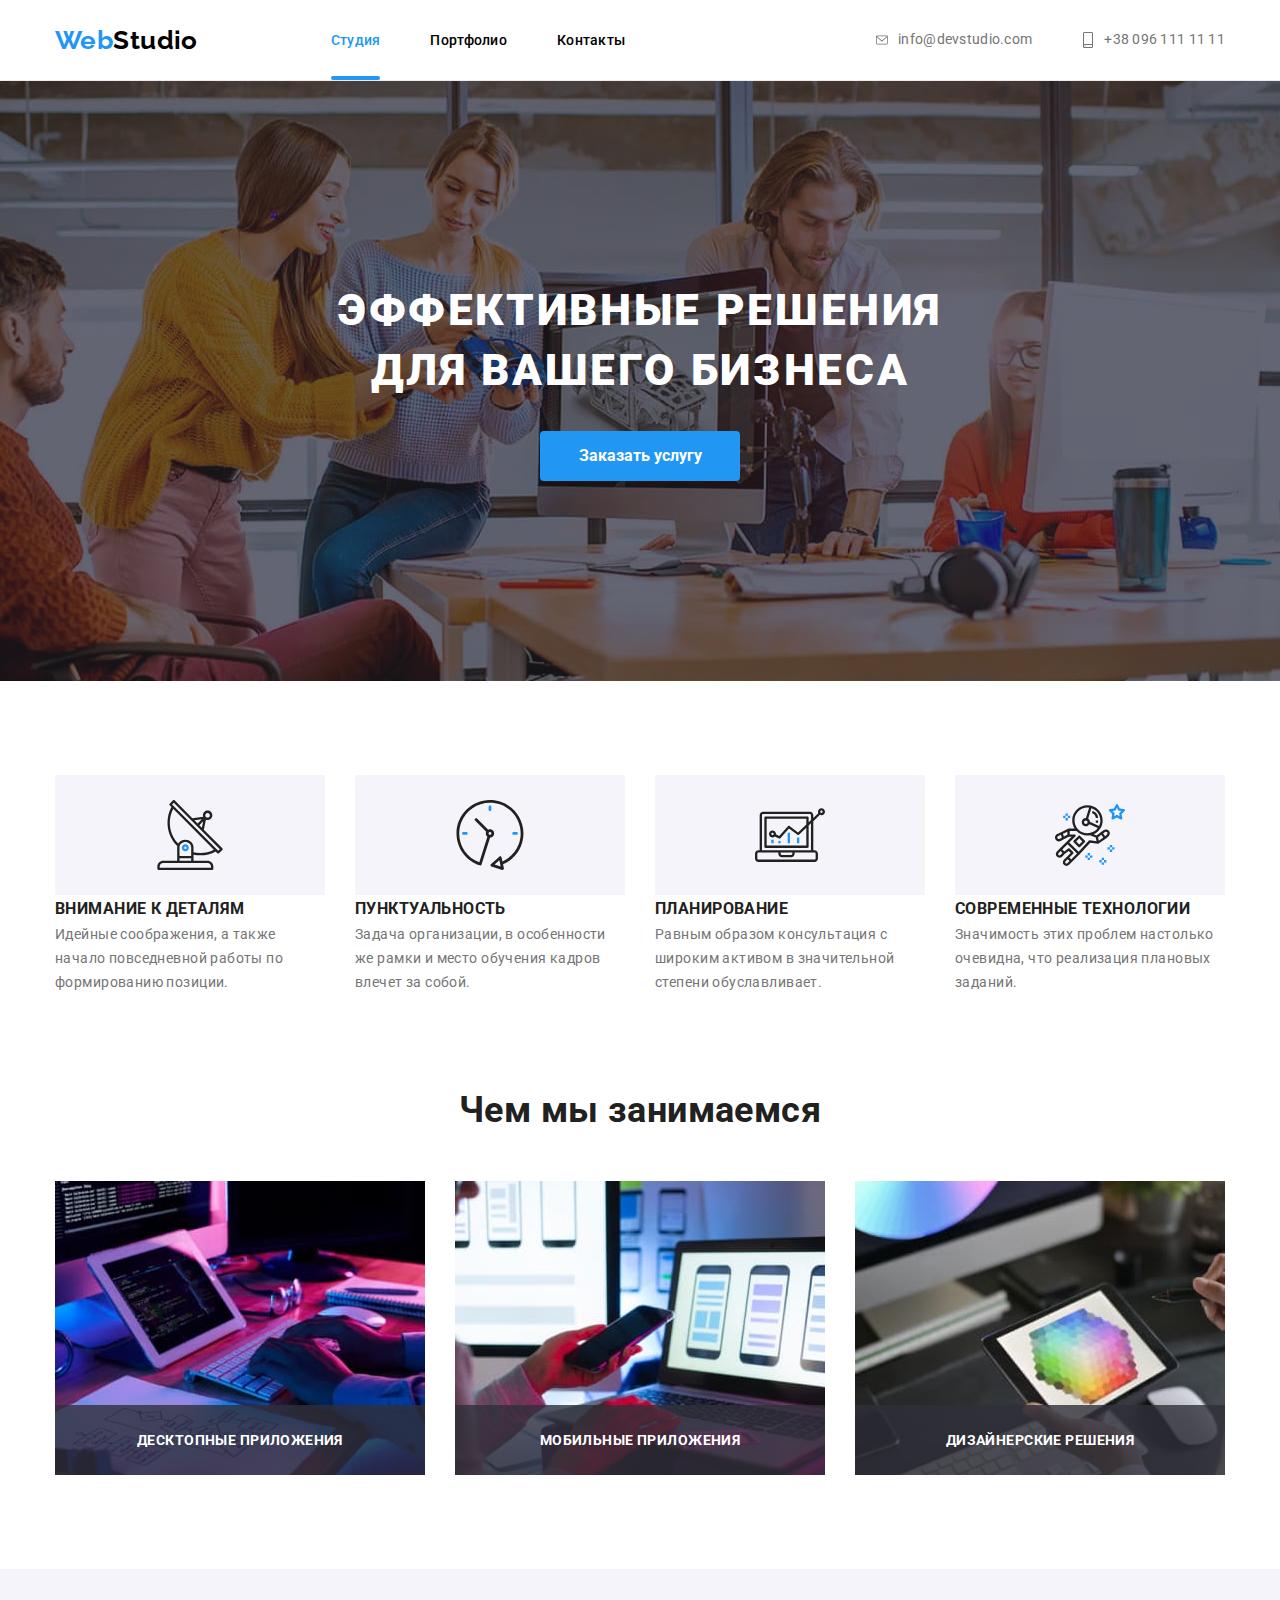
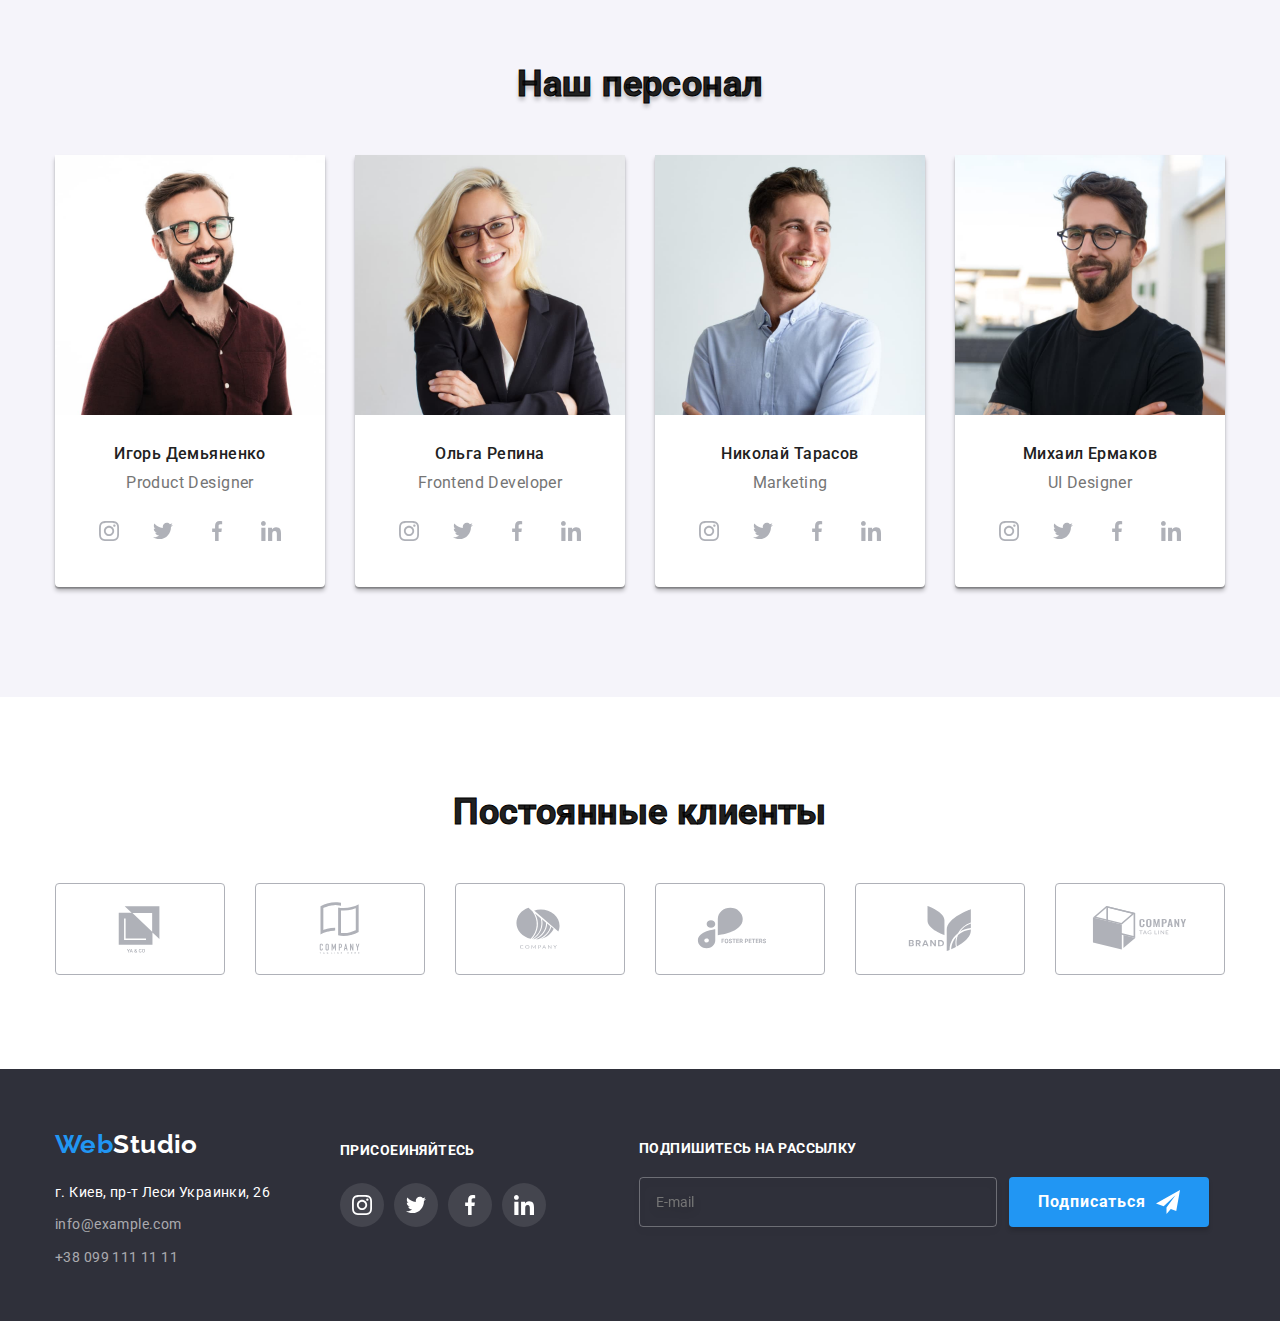
==== index.html @ 571db614 "создал репозиторий" ====
<!DOCTYPE html>
<html lang="ru">
<head>
    <meta charset="UTF-8">
    <meta http-equiv="X-UA-Compatible" content="IE=edge">
    <meta name="viewport" content="width=device-width, initial-scale=1.0">
    <title>WebStudio</title>
    <link rel="preconnect" href="https://fonts.googleapis.com">
    <link rel="preconnect" href="https://fonts.gstatic.com" crossorigin>
    <link href="https://fonts.googleapis.com/css2?family=Raleway:wght@700&family=Roboto:wght@400;500;700;900&display=swap"
        rel="stylesheet">
    <link rel="stylesheet" href="https://cdnjs.cloudflare.com/ajax/libs/modern-normalize/1.1.0/modern-normalize.min.css">
    <link rel="stylesheet" href="./css/styles.css">
    
</head>
<body>
    <header class="header">
    <div class="container">
        <div class="container-header">
            <a href="./index.html" class="logo link">Web<Span class="logo-header">Studio</Span></a>
            <nav>
                <ul class="header-nav">
                    <li class="nav-item"><a href="./index.html" class="link carent">Студия</a></li>
                    <li class="nav-item"><a href="./portfolio.html" class="link">Портфолио</a></li>
                    <li class="nav-item"><a href="" class="link">Контакты</a></li>
                </ul>
            </nav>
            <ul class="link-nav">
                <li class="link-item">
                    <a href="mailto:info@devstudio.com" class="link"> <svg class="link-icon">
                        <use href="./images/icon/icon-defs.svg#icon-envelope"></use>
                    </svg>info@devstudio.com</a></li>
                <li class="link-item">
                    
                    <a href="tel:+380961111111" class="link">
                        <svg class="link-icon">
                            <use href="./images/icon/icon-defs.svg#icon-smartphone"></use>
                        </svg>+38 096 111 11 11</a></li>
            </ul>
        </div>
    </div>
    </header>
    <main>
        <section class="hero">
            <div class="container">
                <div class="hero-box">
                    <h1 class="hero-title">
                        Эффективные решения<br>
                        для вашего бизнеса
                    </h1>
                    <button type="button" class="button btn" data-modal-open>Заказать услугу</button>
                </div>
            </div>
        </section>
        
        <section class="section">
            <h2 hidden class="section-title">Особенности</h2>
            <div class="container">
                <ul class="feature">
                    <li class="feature-list antena" >
                        <div class="feature-icon">
                            <svg class="feature-logo">
                                <use href="./images/icon/icon-defs.svg#icon-antenna"></use>
                            </svg>
                        </div>
                        <h3 class="feature-title"> Внимание к деталям</h3>
                        <p>
                            Идейные соображения, а также начало повседневной работы по формированию позиции.
                        </p>
                    </li>
                    <li class="feature-list clock">
                        <div class="feature-icon">
                            <svg class="feature-logo">
                                <use href="./images/icon/icon-defs.svg#icon-clock"></use>
                            </svg>
                        </div>
                        <h3 class="feature-title">Пунктуальность</h3>
                        <p>
                            Задача организации, в особенности же рамки и место обучения кадров влечет за собой.
                        </p>
                    </li>
                    <li class="feature-list diagram">
                        <div class="feature-icon">
                            <svg class="feature-logo">
                                <use href="./images/icon/icon-defs.svg#icon-diagram"></use>
                            </svg>
                        </div>
                        <h3 class="feature-title">Планирование</h3>
                        <p>
                            Равным образом консультация с широким активом в значительной степени обуславливает.
                        </p>
                    </li>
                    <li class="feature-list astronaut">
                        <div class="feature-icon">
                            <svg class="feature-logo">
                                <use href="./images/icon/icon-defs.svg#icon-astronaut"></use>
                            </svg>
                        </div>
                        <h3 class="feature-title">Современные технологии</h3>
                        <p>
                            Значимость этих проблем настолько очевидна, что реализация плановых заданий.
                        </p>
                    </li>
                </ul>
            </div>
        </section>
        <section class="section">
            <div class="container">
                <div class="work">
                    <h2 class="section-title">Чем мы занимаемся</h2>
                    <ul class="our-work">
                        <li class="title-work">
                            <div class="work-top">
                                <img src="./images/keyboard.jpg" alt="клавиатура" width="370">
                                <p class="work-top-text">Десктопные приложения</p>
                            </div>
                        </li>
                        <li class="title-work">
                            <div class="work-top">
                            <img src="./images/phone.jpg" alt="клавиатура" width="370">
                            <p class="work-top-text">Мобильные приложения</p>
                        </div>
                    </li>
                        <li class="title-work">
                            <div class="work-top">
                            <img src="./images/tablet.jpg" alt="клавиатура" width="370">
                            <p class="work-top-text">Дизайнерские решения</p>
                        </div>
                    </li>

                    </ul>
                </div>
            </div>
        </section>
        <section class="section team">
            <div class="container">
                <div class="team-box">
                    <h2 class="section-title title">Наш персонал</h2>
                    <ul class="our-team">
                        <li class="team-card"><img src="./images/igor-demyanenko.jpg" alt="Игорь Демьяненко" width="270">
                            <h3 class="title">Игорь Демьяненко</h3>
                            <p class="profession">Product Designer</p>
                            <ul class="social-list">
                                <li class="social-item">
                                    <a href="" class="social-link">
                                        <svg class="social-icon">
                                            <use href="./images/icon/icon-defs.svg#icon-instagram"></use>
                                        </svg>
                                    </a></li>
                                <li class="social-item">
                                    <a href="" class="social-link">
                                        <svg class="social-icon">
                                            <use href="./images/icon/icon-defs.svg#icon-twitter"></use>
                                        </svg>
                                    </a></li>
                                <li class="social-item">
                                    <a href="" class="social-link">
                                        <svg class="social-icon">
                                            <use href="./images/icon/icon-defs.svg#icon-facebook"></use>
                                        </svg>
                                    </a></li>
                                <li class="social-item">
                                    <a href="" class="social-link">
                                        <svg class="social-icon">
                                            <use href="./images/icon/icon-defs.svg#icon-linkedin"></use>
                                        </svg>
                                    </a></li>
                            </ul>
                        </li>
                        <li class="team-card"><img src="./images/olga-repina.jpg" alt="Ольга Репина" width="270" height="260">
                            <h3 class="title">Ольга Репина</h3>
                            <p class="profession">Frontend Developer</p>
                            <ul class="social-list">
                                <li class="social-item">
                                    <a href="" class="social-link">
                                        <svg class="social-icon">
                                            <use href="./images/icon/icon-defs.svg#icon-instagram"></use>
                                        </svg>
                                    </a>
                                </li>
                                <li class="social-item">
                                    <a href="" class="social-link">
                                        <svg class="social-icon">
                                            <use href="./images/icon/icon-defs.svg#icon-twitter"></use>
                                        </svg>
                                    </a>
                                </li>
                                <li class="social-item">
                                    <a href="" class="social-link">
                                        <svg class="social-icon">
                                            <use href="./images/icon/icon-defs.svg#icon-facebook"></use>
                                        </svg>
                                    </a>
                                </li>
                                <li class="social-item">
                                    <a href="" class="social-link">
                                        <svg class="social-icon">
                                            <use href="./images/icon/icon-defs.svg#icon-linkedin"></use>
                                        </svg>
                                    </a>
                                </li>
                            </ul>
                        </li>
                        <li class="team-card"><img src="./images/nikolaj-tarasov.jpg" alt="Николай Тарасов" width="270" height="260">
                            <h3 class="title">Николай Тарасов</h3>
                            <p class="profession">Marketing</p>
                            <ul class="social-list">
                                <li class="social-item">
                                    <a href="" class="social-link">
                                        <svg class="social-icon">
                                            <use href="./images/icon/icon-defs.svg#icon-instagram"></use>
                                        </svg>
                                    </a>
                                </li>
                                <li class="social-item">
                                    <a href="" class="social-link">
                                        <svg class="social-icon">
                                            <use href="./images/icon/icon-defs.svg#icon-twitter"></use>
                                        </svg>
                                    </a>
                                </li>
                                <li class="social-item">
                                    <a href="" class="social-link">
                                        <svg class="social-icon">
                                            <use href="./images/icon/icon-defs.svg#icon-facebook"></use>
                                        </svg>
                                    </a>
                                </li>
                                <li class="social-item">
                                    <a href="" class="social-link">
                                        <svg class="social-icon">
                                            <use href="./images/icon/icon-defs.svg#icon-linkedin"></use>
                                        </svg>
                                    </a>
                                </li>
                            </ul>
                        </li>
                        <li class="team-card"><img src="./images/mihail-ermakov.jpg" alt="Михаил Ермаков" width="270"
                                    height="260">
                            <h3 class="title">Михаил Ермаков</h3>
                            <p class="profession">UI Designer</p>
                            <ul class="social-list">
                                <li class="social-item">
                                    <a href="" class="social-link">
                                        <svg class="social-icon">
                                            <use href="./images/icon/icon-defs.svg#icon-instagram"></use>
                                        </svg>
                                    </a>
                                </li>
                                <li class="social-item">
                                    <a href="" class="social-link">
                                        <svg class="social-icon">
                                            <use href="./images/icon/icon-defs.svg#icon-twitter"></use>
                                        </svg>
                                    </a>
                                </li>
                                <li class="social-item">
                                    <a href="" class="social-link">
                                        <svg class="social-icon">
                                            <use href="./images/icon/icon-defs.svg#icon-facebook"></use>
                                        </svg>
                                    </a>
                                </li>
                                <li class="social-item">
                                    <a href="" class="social-link">
                                        <svg class="social-icon">
                                            <use href="./images/icon/icon-defs.svg#icon-linkedin"></use>
                                        </svg>
                                    </a>
                                </li>
                            </ul>
                        </li>
                    </ul>
                </div>
            </div>
        </section>
        <section>
            <div class="container">
                <div class="clients">
                    <h2 class="section-title title">Постоянные клиенты</h2>
                    <ul class="clients-list">
                        <li class="clients-item"><a href="" class="clients-link">
                            <svg class="clients-icon">
                                <use href="./images/icon/icon-defs.svg#icon-compani-1"></use>
                            </svg>
                        </a></li>
                        <li class="clients-item"><a href="" class="clients-link">
                            <svg class="clients-icon">
                                <use href="./images/icon/icon-defs.svg#icon-compani-2"></use>
                            </svg>
                        </a></li>
                        <li class="clients-item"><a href="" class="clients-link">
                            <svg class="clients-icon">
                                <use href="./images/icon/icon-defs.svg#icon-compani-3"></use>
                            </svg>
                        </a></li>
                        <li class="clients-item"><a href="" class="clients-link">
                            <svg class="clients-icon">
                                <use href="./images/icon/icon-defs.svg#icon-compani-4"></use>
                            </svg>
                        </a></li>
                        <li class="clients-item"><a href="" class="clients-link">
                            <svg class="clients-icon">
                                <use href="./images/icon/icon-defs.svg#icon-compani-5"></use>
                            </svg>
                        </a></li>
                        <li class="clients-item"><a href="" class="clients-link">
                            <svg class="clients-icon">
                                <use href="./images/icon/icon-defs.svg#icon-compani-6"></use>
                            </svg>
                        </a></li>
                    </ul>
                </div>
                
            </div>
        </section>
    </main>
    <footer class="footer">
        <div class="container">
            <div class="footer-blok">
                <div class="addres-blok">
                    <address class="footer-addres">
                        <ul class="addres-list">
                            <li class="social"> <a href="./index.html" class="logo">Web<Span class="logo-footer">Studio</Span></a></li>
                            <li class="social"> г. Киев, пр-т Леси Украинки, 26 </li>
                            <li class="social"><a href="mailto:info@example.com" class="link">info@example.com</a></li>
                            <li class="social"><a href="tel:+380991111111" class="link">+38 099 111 11 11</a></li>
                        </ul>
                    </address>
                </div>
                <div class="link-blok">
                    <h2 class="addres-title">ПРИСОЕИНЯЙТЕСЬ</h2>
                    <ul class="footer-list">
                        <li class="footer-item">
                            <a href="" class="footer-link">
                            <svg class="footer-icon ">
                                <use href="./images/icon/icon-defs.svg#icon-instagram"></use>
                            </svg>
                            </a></li>
                        <li class="footer-item">
                            <a href="" class="footer-link">
                            <svg class="footer-icon">
                                <use href="./images/icon/icon-defs.svg#icon-twitter"></use>
                            </svg>
                            </a></li>
                        <li class="footer-item">
                            <a href="" class="footer-link">
                            <svg class="footer-icon">
                                <use href="./images/icon/icon-defs.svg#icon-facebook"></use>
                            </svg>
                            </a></li>
                        <li class="footer-item">
                            <a href="" class="footer-link">
                            <svg class="footer-icon">
                                <use href="./images/icon/icon-defs.svg#icon-linkedin"></use>
                            </svg>
                            </a></li>
                    </ul>
                </div>
                <div class="subscribe-box">
                    <p class="subscribe-title">Подпишитесь на рассылку</p>
                    <form action="#" class="subscribe-form">
                        <input type="email" name="subsribe" placeholder="E-mail" class="subscibe-input">
                        <button type="submit" class="subscribe-btn">Подписаться
                            <svg class="subscribe-icon">
                                <use href="./images/icon/icon-defs.svg#icon-send"></use>
                            </svg>
                        </button>
                    </form>
                </div>

            </div>
        </div>
    </footer>
<div class="backdrop is-hidden" data-modal>
    <div class="modal">
        <p class="feedback-title">Оставьте свои данные, мы вам перезвоним</p>
        <form action="#" class="feedback-form">
            <div class="feedback-field">
                <label for="user-name" class="feedback-label">Имя</label>
                <input type="text" name="user-name" id="user-name" class="user-input" required>
                <svg class="input-icon">
                    <use href="./images/icon/icon-defs.svg#icon-person"></use>
                </svg>
            </div>
            <div class="feedback-field">
                <label for="user-tel" class="feedback-label">Телефон</label>
                <input type="tell" name="user-tel" id="user-tel" class="user-input" required>
                <svg class="input-icon">
                    <use href="./images/icon/icon-defs.svg#icon-phone"></use>
                </svg>
            </div>
            <div class="feedback-field">
                <label for="user-email" class="feedback-label">Почта</label>
                <input type="email" name="user-email" id="user-email" class="user-input" required>
                <svg class="input-icon">
                    <use href="./images/icon/icon-defs.svg#icon-email"></use>
                </svg>
            </div>
            <div class="feedback-field">
                <label for="user-comment" class="feedback-label">Комментарий</label>
                <textarea name="user-comment" id="user-comment" class="user-input comment" placeholder="Введите текст"></textarea>
            </div>
            <input type="checkbox" id="feedback-checkbox" class="feedback-checkbox backdrop is-hidden" required >
            <label for="feedback-checkbox" class="check-text">
                <span class="check-check"></span>
                Соглашаюсь с рассылкой и принимаю<a href="" class="feedback-link">Условия договора</a></label>
            <button type="submit" class="button sabmit-btn">Отправить</button>
        </form>
        <button type="button" class="close-btn" data-modal-close>
            <svg class="close-icon">
                <use href="./images/icon/icon-defs.svg#icon-close"></use>
            </svg>
        </button>
    </div>
</div>
<script src="./js/modal.js"></script>
</body>
</html>
---- css/styles.css ----
:root {
  --primery-text-color: #757575;
  --secondary-text-color: #212121;
  --accent-color-text: #2196f3;
  --logo-text-color: #000000;
  --white-color: #ffffff;
  --background-footer-color: #2f303a;
  --hover-button: #188ce8;
  --secondary-backgraund-color: #f5f4fa;
  --icon-color: #afb1b8;
}

/* вторичный цвет фона #F5F4FA */
/* основной цвет фона #FFFFFF */
p,
h1,
h2,
h3,
h4 {
  padding: 0px;
  margin: 0px;
}
img {
  display: block;
}

.container {
  width: 1200px;
  margin-left: auto;
  margin-right: auto;
  padding-left: 15px;
  padding-right: 15px;
}
.link.carent {
  color: #2196f3;
}

.link {
  color: var(--logo-text-color);
  text-decoration: none;
  transition: color 250ms cubic-bezier(0.4, 0, 0.2, 1);
}

.site-nav .link.carent {
  color: var(--accent-color-text);
}

body {
  font-family: "Roboto", sans-serif;
  font-weight: 400;
  font-size: 14px;
  line-height: 1.71;
  letter-spacing: 0.03em;
  background-color: #ffffff;
  color: var(--primery-text-color);
}

.logo {
  font-family: "Raleway", sans-serif;
  font-weight: 700;
  font-size: 26px;
  line-height: 1.17;
  color: var(--accent-color-text);
  text-decoration: none;
}
.logo-header {
  color: var(--logo-text-color);
}
.logo-footer {
  color: var(--white-color);
}
/* -------------header------------- */
.header {
  border-bottom: 1px solid #ececec;
}

.container-header {
  display: flex;
  align-items: center;
}
/* header-nav */

.header-nav {
  display: flex;
  min-width: 294px;
  margin-left: 93px;
  margin-top: 32px;
  margin-bottom: 32px;
  justify-content: space-between;
  font-weight: 500;
  line-height: 1.17;
  list-style: none;
  letter-spacing: 0.02em;
}

.header-nav.link {
  color: var(--logo-text-color);
}

.header-nav .link:hover,
.header-nav .link:focus {
  color: var(--accent-color-text);
}
.nav-item:not(:first-child) {
  margin-left: 50px;
}
.nav-item {
  position: relative;
}
/* ----------------link-nav---------------*/

.link-nav {
  display: flex;
  margin-right: 0px;
  margin-left: auto;
  list-style: none;
  letter-spacing: 0.02em;
}
.link-item:last-child {
  margin-left: 50px;
}

.link-item .link {
  display: flex;
  align-items: center;
  color: var(--primery-text-color);
}

.link:hover,
.link:focus {
  color: var(--accent-color-text);
}

.link-item {
  display: flex;
  align-items: center;
}

.link-icon {
  margin-right: 10px;
  width: 12px;
  height: 16px;
  fill: currentcolor;
}

.carent {
  color: var(--accent-color-text);
}
.carent::after {
  content: "";
  position: absolute;
  width: 100%;
  height: 4px;
  border-radius: 2px;
  background-color: var(--accent-color-text);
  display: block;
  bottom: -32px;
}

/* -------------hero ------------------------*/
.hero {
  background: #c4c4c4;
  background-repeat: no-repeat;
  background-image: linear-gradient(
      rgba(47, 48, 58, 0.4),
      rgba(47, 48, 58, 0.4)
    ),
    url(../images/hero-backgraund.jpg);
  background-position: center;
  background-size: cover;
  max-width: 1600px;
  margin-left: auto;
  margin-right: auto;
}
.hero-box {
  display: flex;
  flex-direction: column;
  align-items: center;
}

.hero-title {
  margin-bottom: 0px;
  margin-top: 200px;
  padding: 0px;
  font-size: 44px;
  font-weight: 900;
  line-height: 1.36;
  letter-spacing: 0.06em;
  color: var(--white-color);
  text-transform: uppercase;
  text-align: center;
}
.button {
  border-radius: 4px;
  border: transparent;
  align-content: center;
  min-height: 50px;
  width: 200px;
  margin-bottom: 200px;
  margin-top: 30px;
  padding: 0px;
  font-family: "roboto", sans-serif;
  font-size: 16px;
  font-weight: 700;
  line-height: 1.87;
  color: var(--white-color);
  background-color: var(--accent-color-text);
  transition: background-color 250ms cubic-bezier(0.4, 0, 0.2, 1);
}
.button:hover,
.button:focus {
  color: var(--white-color);
  background-color: var(--hover-button);
}

/* -------------section ---------------*/

.section-title {
  color: var(--secondary-text-color);
  font-style: normal;
  font-weight: 700;
  font-size: 36px;
  line-height: 1.17;
  text-align: center;
}
.section .title {
  color: var(--secondary-text-color);
}

/*------------------- Особенности ---------------*/

.feature {
  display: flex;
  padding: 0px;
  margin-top: 94px;
  margin-bottom: 0px;
  list-style: none;
}

.feature-icon {
  display: flex;
  align-items: center;
  justify-content: center;
  width: 270px;
  height: 120px;
  background-color: var(--secondary-backgraund-color);
}
.feature-logo {
  width: 70px;
  height: 70px;
}
.feature-list {
  margin-top: 0px;
  width: 270px;
  text-align: left;
}
.feature-list:not(:first-child) {
  margin-left: 30px;
}

.feature-title {
  color: var(--secondary-text-color);
  text-transform: uppercase;
}

/* ------------Чем мы занимаемся -----------*/

.work {
  margin-top: 94px;
}

.our-work {
  display: flex;
  flex-wrap: wrap;
  padding-left: 0;
  padding-right: 0px;
  margin-bottom: 0px;
  margin-top: 50px;
  list-style: none;
}
.title-work:not(:first-child) {
  margin-left: 30px;
}
.work-top {
  position: relative;
}

.work-top-text {
  text-align: center;
  padding: 27px;
  position: absolute;
  bottom: 0;
  text-transform: uppercase;
  color: var(--white-color);
  font-weight: 700;
  line-height: 1.17;
  display: block;
  background-color: rgba(47, 48, 58, 0.8);
  height: 70px;
  width: 100%;
}

/* ------------Наш персонал -----------------*/
.section-title.title {
  -webkit-text-stroke: 1px var(--logo-text-color);
}
.section.team {
  background-color: var(--secondary-backgraund-color);
}
.team-box {
  padding-bottom: 94px;
  margin-top: 94px;
  padding-top: 94px;
}
.team-box > .title {
  text-shadow: 0px 4px 4px rgba(0, 0, 0, 0.25);
}
.our-team {
  display: flex;
  margin-top: 50px;
  margin-left: 0px;
  margin-right: 0px;
  padding-left: 0px;
  padding-right: 0px;
  font-size: 16px;
  line-height: 1.17;
  list-style: none;
}
.team-card {
  text-align: center;
  background-color: var(--white-color);
  box-shadow: 0px 4px 4px rgba(0, 0, 0, 0.25), 0px 1px 1px rgba(0, 0, 0, 0.14),
    0px 2px 1px rgba(0, 0, 0, 0.2);
  border-radius: 0px 0px 4px 4px;
}
.team-card:not(:first-child) {
  margin-left: 30px;
}
.our-team .title {
  margin-top: 30px;
  font-style: normal;
  font-weight: 500;
  font-size: 16px;
  list-style: none;
}
.our-team .profession {
  margin-top: 10px;
  margin-bottom: 16px;
}
.social-list {
  margin-bottom: 34px;
  margin-top: 0px;
  padding: 0px;
  display: flex;
  justify-content: center;
}
.social-item {
  width: 44px;
  height: 44px;
  list-style: none;
}
.social-item + .social-item {
  margin-left: 10px;
}
.social-link {
  width: 100%;
  height: 100%;
  border-radius: 50%;
  display: flex;
  align-items: center;
  justify-content: center;
  transition: background-color 250ms cubic-bezier(0.4, 0, 0.2, 1);
}
.social-link:hover,
.social-link:focus {
  background-color: var(--accent-color-text);
}
.social-link:hover .social-icon,
.social-link:focus .social-icon {
  fill: var(--white-color);
}
.social-icon {
  width: 20px;
  height: 20px;
  fill: var(--icon-color);
  transition: fill 250ms cubic-bezier(0.4, 0, 0.2, 1);
}
/* ------------------киенты-------------- */
.clients {
  margin-top: 94px;
}
.clients-list {
  padding: 0px;
  margin: 0px;
  display: flex;
}
.clients-link {
  width: 106px;
  height: 60px;
}
.clients-item {
  margin-top: 50px;
  width: 170px;
  height: 92px;
  list-style: none;
  border: 1px solid var(--icon-color);
  border-radius: 4px;
  display: flex;
  align-items: center;
  justify-content: center;
  transition: 250ms cubic-bezier(0.4, 0, 0.2, 1);
}

.clients-item + .clients-item {
  margin-left: 30px;
}

.clients-icon {
  width: 100%;
  height: 100%;
  fill: var(--icon-color);
  transition: fill 250ms cubic-bezier(0.4, 0, 0.2, 1);
}

.clients-item:hover,
.clients-item:focus {
  border: 1px solid var(--accent-color-text);
}
.clients-item:hover .clients-icon,
.clients-item:focus .clients-icon {
  fill: var(--accent-color-text);
}

/* ------------ Portfolio----------------- */
.button-select {
  display: flex;
  margin-top: 94px;
  margin-bottom: 0px;
  justify-content: center;
  list-style: none;
}
.btn-select {
  padding-bottom: 6px;
  padding-top: 6px;
  padding-right: 22px;
  padding-left: 22px;
  border-radius: 4px;
  border: transparent;

  font-family: "Roboto", sans-serif;
  font-weight: 500;
  font-size: 16px;
  line-height: 1.62;
  text-align: center;
  letter-spacing: 0.03em;
  color: var(--secondary-text-color);
  background-color: var(--secondary-backgraund-color);
  transition: background-color 250ms cubic-bezier(0.4, 0, 0.2, 1),
    color 250ms cubic-bezier(0.4, 0, 0.2, 1),
    box-shadow 250ms cubic-bezier(0.4, 0, 0.2, 1);
}
.select:not(:first-child) {
  margin-left: 8px;
}

.btn-select:hover,
.btn-select:focus {
  color: var(--white-color);
  background-color: var(--accent-color-text);
  box-shadow: 0px 4px 4px rgba(0, 0, 0, 0.25);
}

.portfolio-list {
  padding: 0px;
  display: flex;
  margin-top: 0px;
  margin-bottom: 94px;
  margin-top: 94px;
  flex-wrap: wrap;
  list-style: none;
}

.portfolio-card {
  display: block;
  background: #ffffff;
  transition: box-shadow 250ms cubic-bezier(0.4, 0, 0.2, 1);
}

.portfolio-card:hover,
.portfolio-card:focus {
  box-shadow: 0px 1px 1px rgba(0, 0, 0, 0.12), 0px 4px 4px rgba(0, 0, 0, 0.06),
    1px 4px 6px rgba(0, 0, 0, 0.16);
}
.portfolio-card:hover .portfolio-top-text {
  transform: translateY(0);
}

.portfolio-card:nth-child(n + 4) {
  margin-top: 30px;
}

.portfolio-card:nth-child(3n + 2) {
  margin-left: 30px;
  margin-right: 30px;
}

.link.card {
  border-left: 1px solid #eeeeee;
  border-right: 1px solid #eeeeee;
}

.card-text {
  margin-top: 0px;
  border-bottom: 1px solid #eeeeee;
  border-left: 1px solid #eeeeee;
  border-right: 1px solid #eeeeee;
}
.portfolio-title {
  padding-top: 20px;
  margin-top: 0px;
  margin-left: 24px;
  font-weight: 700;
  font-size: 18px;
  line-height: 2;
  letter-spacing: 0.06em;
  color: var(--secondary-text-color);
}

.portfolio-text {
  margin-top: 4px;
  margin-left: 24px;
  margin-bottom: 20px;
  font-weight: 400;
  font-size: 16px;
  line-height: 1.87;
  letter-spacing: 0.03em;
  color: var(--primery-text-color);
}

.portfolio-top-wrapper {
  position: relative;
  overflow: hidden;
  width: 100%;
}

.portfolio-top-text {
  position: absolute;
  color: #ffffff;
  line-height: 1.56;
  font-size: 18px;
  top: 0;
  padding-left: 24px;
  padding-right: 24px;
  padding-top: 63px;
  padding-bottom: 63px;
  background-color: rgba(33, 150, 243, 0.9);
  transform: translateY(100%);
  transition: transform 250ms cubic-bezier(0.4, 0, 0.2, 1);
}

/* -------------------footer --------------*/
.footer {
  margin-top: 94px;
  background-color: var(--background-footer-color);
}
.footer-addres {
  height: 252px;
  font-style: normal;
  color: #ffffff;
}

.addres-list {
  margin-top: 0px;
  margin-bottom: 0px;
  padding-left: 0px;
  padding-right: 0px;
  list-style: none;
}
.addres-list .link {
  color: rgba(255, 255, 255, 0.6);
}
.social:first-child {
  padding-top: 60px;
}
.social:nth-child(2) {
  margin-top: 20px;
}
.social:nth-child(n + 3) {
  margin-top: 9px;
}
.social:last-child {
  margin-bottom: 60px;
}
.social .link:hover,
.social .link:focus {
  color: var(--accent-color-text);
}
.link-blok {
  margin-left: 70px;
}
.addres-title {
  padding: 0px;
  font-size: 14px;
  color: var(--white-color);
  margin-top: 70px;
}

.footer-blok {
  display: flex;
}
.footer-list {
  margin: 0px;
  padding: 0px;
  list-style: none;
  display: flex;
}
.footer-item {
  margin-top: 20px;
  width: 44px;
  height: 44px;
  list-style: none;
}
.footer-item + .footer-item {
  margin-left: 10px;
}
.footer-link {
  width: 100%;
  height: 100%;
  border-radius: 50%;
  display: flex;
  align-items: center;
  justify-content: center;
  background: rgba(255, 255, 255, 0.1);
  transition: background-color 250ms cubic-bezier(0.4, 0, 0.2, 1);
}
.footer-link:hover,
.footer-link:focus {
  background-color: var(--accent-color-text);
}
.footer-icon {
  fill: var(--white-color);
  width: 20px;
  height: 20px;
}

.subscribe-box {
  margin-top: 72px;
  margin-left: 93px;
}

.subscribe-title {
  color: var(--white-color);
  text-transform: uppercase;
  font-weight: 700;
  font-size: 14px;
  line-height: 1.14;
}

.subscribe-form {
  margin-top: 20px;
  display: flex;
}

.subscibe-input {
  color: var(--white-color);
  padding-left: 16px;
  width: 358px;
  height: 50px;
  background: transparent;
  border: 1px solid rgba(255, 255, 255, 0.3);
  filter: drop-shadow(0px 4px 4px rgba(0, 0, 0, 0.15));
  border-radius: 4px;
  outline: none;
}

.subscribe-btn {
  display: flex;
  color: var(--white-color);
  margin-left: 12px;
  width: 200px;
  height: 50px;
  font-weight: 700;
  font-size: 16px;
  line-height: 1.87;
  letter-spacing: 0.06em;
  background-color: var(--accent-color-text);
  box-shadow: 0px 4px 4px rgba(0, 0, 0, 0.15);
  border-radius: 4px;
  border: transparent;
  align-items: center;
  justify-content: center;
}

.subscribe-icon {
  margin-left: 10px;
  width: 24px;
  height: 24px;
}

/*-------- modal -------------*/

.backdrop {
  position: fixed;
  top: 0;
  width: 100vw;
  height: 100vh;
  background-color: rgba(0, 0, 0, 0.2);
  display: flex;
  align-items: center;
  justify-content: center;
  transition: opacity 250ms cubic-bezier(0.4, 0, 0.2, 1),
    visibility 250ms cubic-bezier(0.4, 0, 0.2, 1);
}

.backdrop.is-hidden {
  opacity: 0;
  visibility: hidden;
  pointer-events: none;
}

.backdrop.is-hidden .modal {
  transform: scale(2);
}

.modal {
  padding-left: 40px;
  padding-right: 40px;
  padding-top: 40px;
  position: relative;
  width: 528px;
  min-height: 581px;
  border-radius: 4px;
  background-color: var(--white-color);
  transform: scale(1);
  transition: transform 250ms cubic-bezier(0.4, 0, 0.2, 1);
}

.feedback-title {
  color: var(--secondary-text-color);
  font-weight: 700;
  font-size: 20px;
  line-height: 1.15;
  text-align: center;
  letter-spacing: 0.03em;
}

.feedback-label {
  display: block;
  margin-bottom: 4px;
  font-size: 12px;
  line-height: 1.16;
  letter-spacing: 0.01em;
}
.feedback-field {
  position: relative;
  margin-top: 10px;
}
.user-input.comment {
  padding-top: 12px;
  padding-left: 16px;
  height: 120px;
  resize: none;
}
.user-input {
  width: 100%;
  height: 40px;
  border: 1px solid rgba(33, 33, 33, 0.2);
  border-radius: 4px;
  outline: none;
  padding-left: 42px;
  padding-right: 10px;
}
.user-input:focus {
  border-color: var(--accent-color-text);
}

.user-input:focus + .input-icon {
  fill: var(--accent-color-text);
}

.feedback-link {
  margin-left: 3px;
  color: var(--accent-color-text);
}

.input-icon {
  position: absolute;
  left: 12px;
  top: 50%;
  width: 18px;
  height: 18px;
}

.check-text {
  display: flex;
  align-items: center;
  justify-content: center;
  margin-top: 20px;
}

.check-text span {
  margin-right: 7px;
  width: 16px;
  height: 16px;
  background-repeat: no-repeat;
  background-image: url(../images/icon/check-border.svg);
}

.feedback-checkbox:checked + .check-text span {
  background-repeat: no-repeat;
  background-image: url(../images/icon/icon-check.svg);
}

.sabmit-btn {
  display: block;
  margin: auto;
  margin-top: 30px;
  box-shadow: 0px 1px 3px rgba(0, 0, 0, 0.12), 0px 1px 1px rgba(0, 0, 0, 0.14),
    0px 2px 1px rgba(0, 0, 0, 0.2);
}

.close-btn {
  position: absolute;
  top: 8px;
  right: 8px;
  background-color: var(--white-color);
  border-radius: 50%;
  border: 1px solid rgba(0, 0, 0, 0.1);
  display: flex;
  align-items: center;
  justify-content: center;
  margin: 0;
  padding: 0;
  width: 30px;
  height: 30px;
}

.close-icon {
  width: 18px;
  height: 18px;
}
.close-btn:focus .close-icon,
.close-btn:hover .close-icon {
  fill: var(--accent-color-text);
}
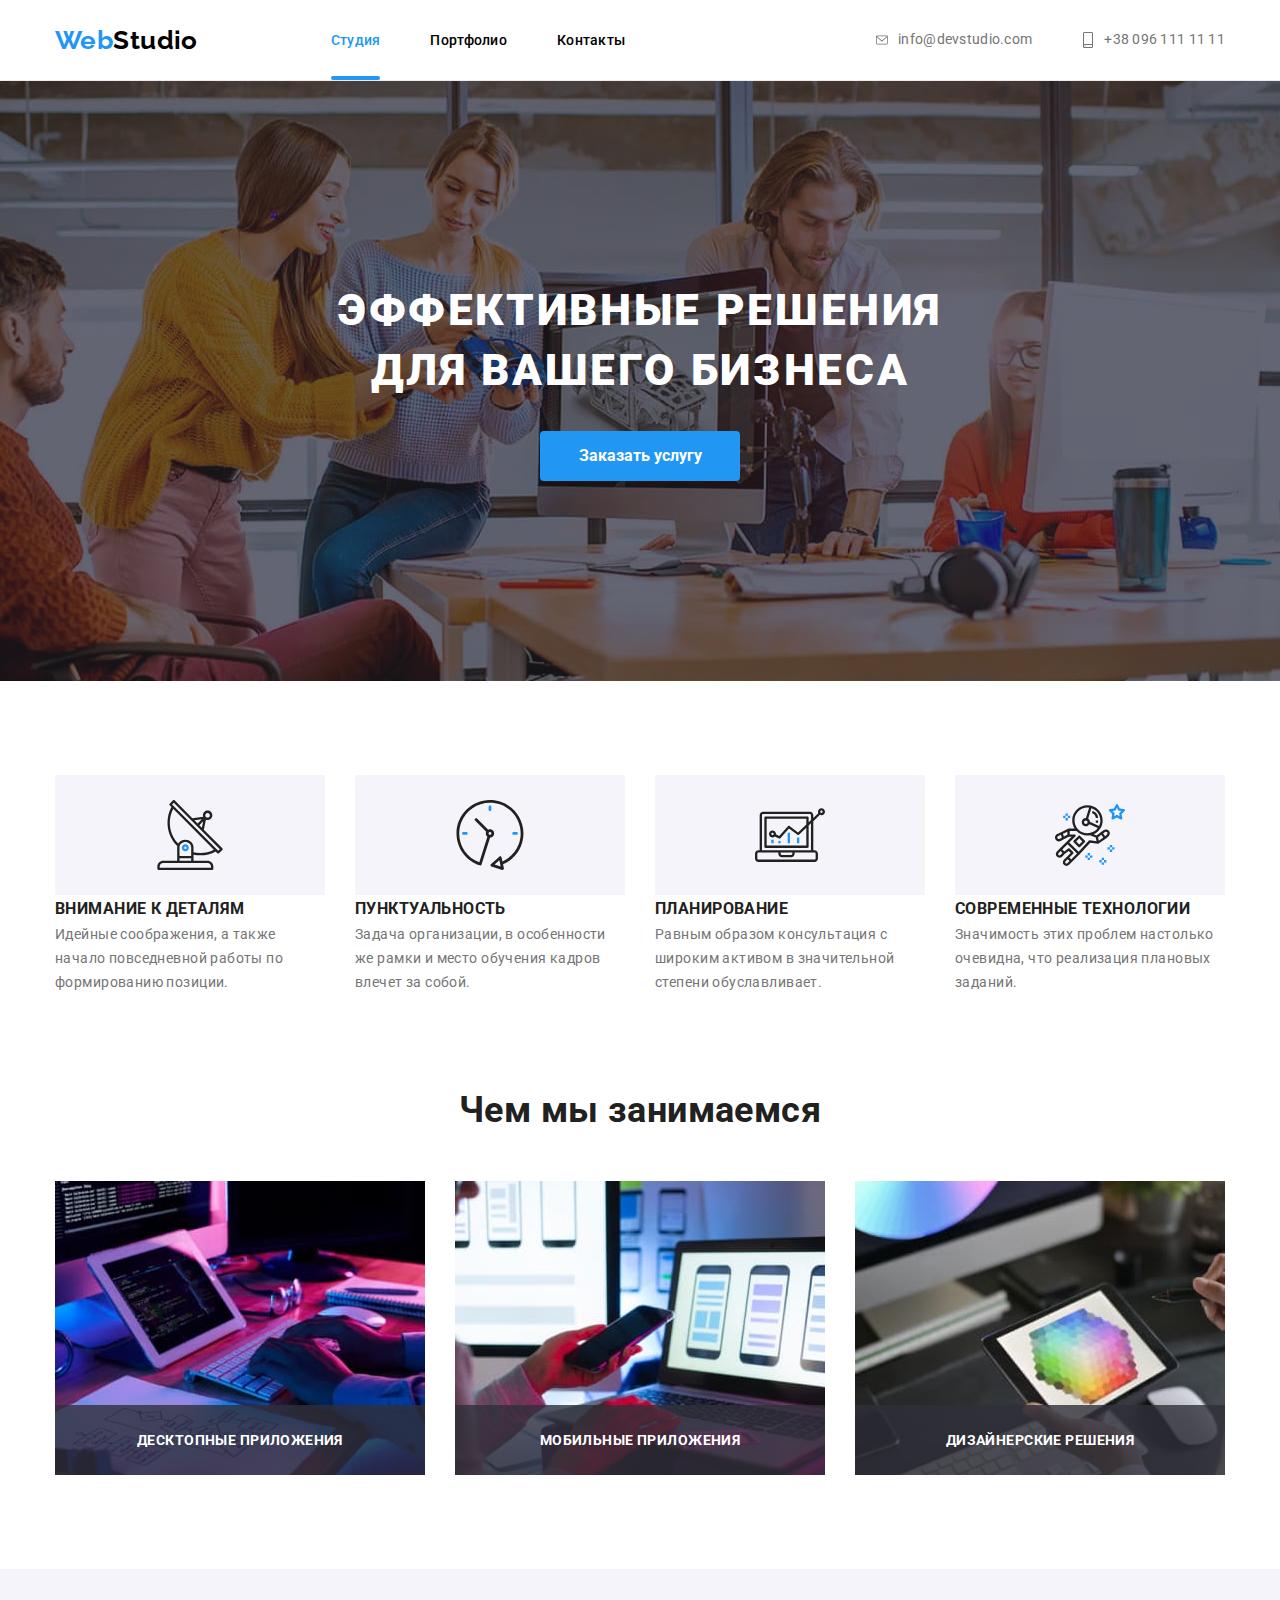
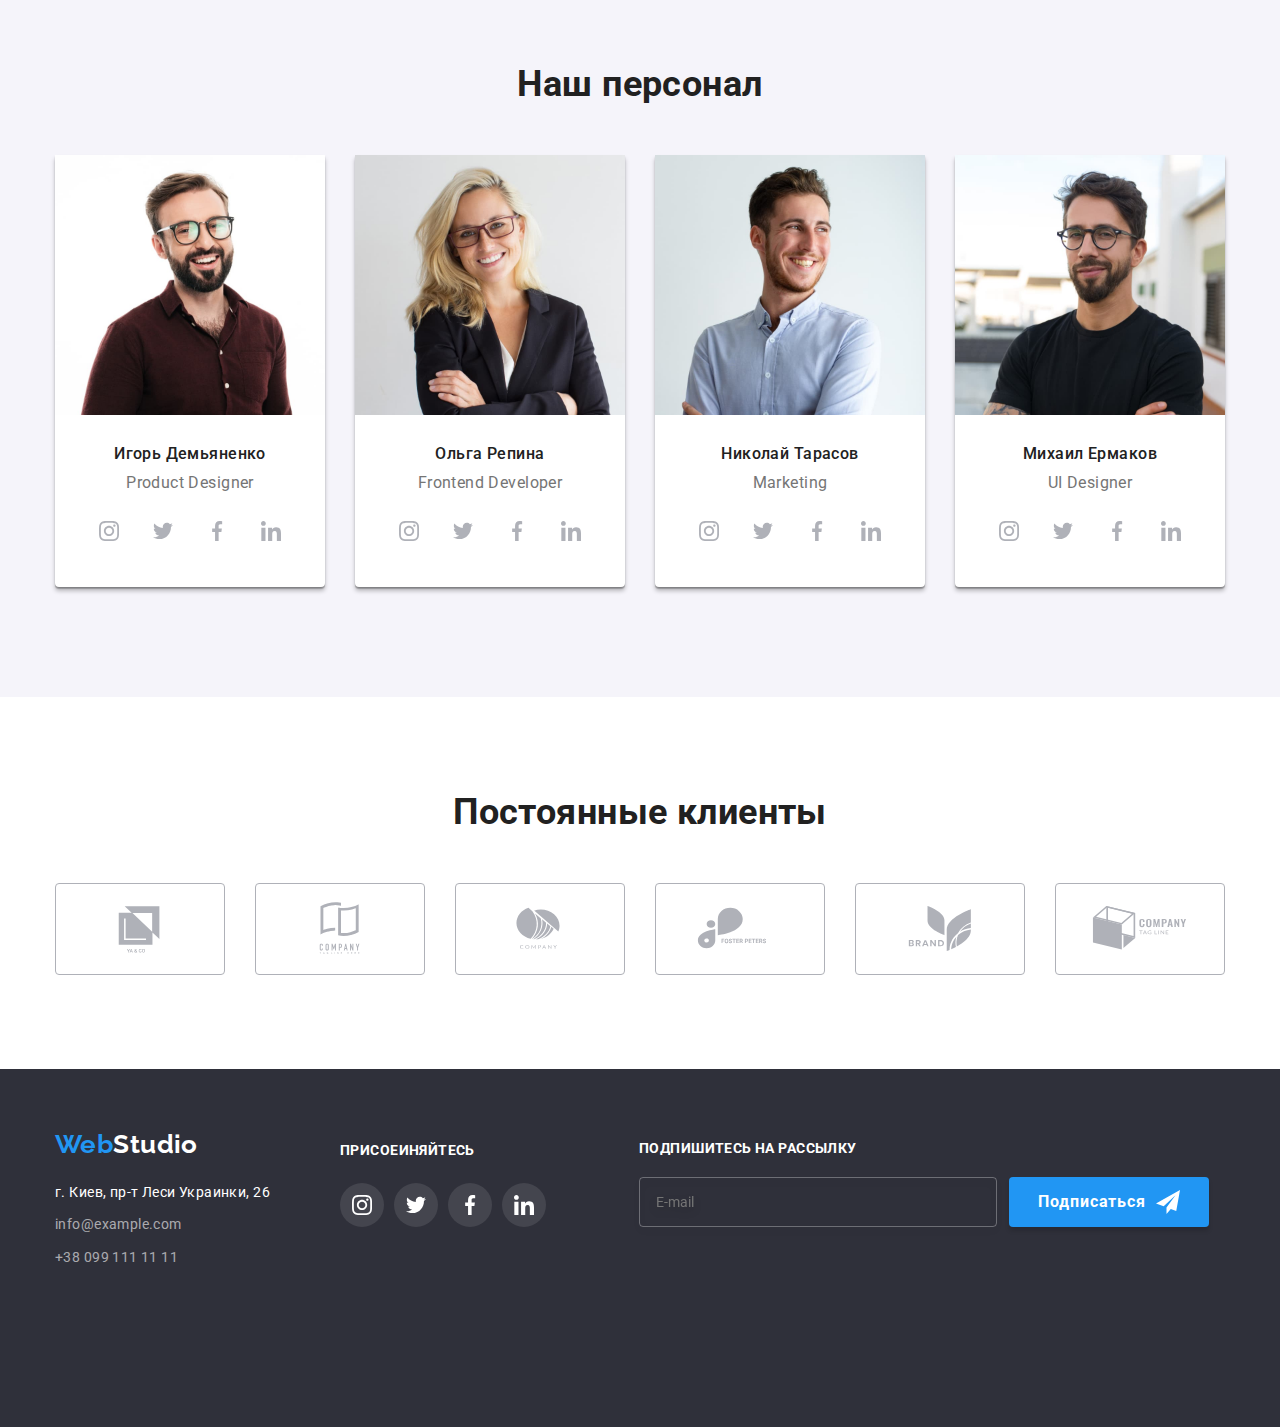
==== commit a6646c63: "подключил предпроцессор" ====
--- a/index.html
+++ b/index.html
@@ -10,7 +10,8 @@
     <link href="https://fonts.googleapis.com/css2?family=Raleway:wght@700&family=Roboto:wght@400;500;700;900&display=swap"
         rel="stylesheet">
     <link rel="stylesheet" href="https://cdnjs.cloudflare.com/ajax/libs/modern-normalize/1.1.0/modern-normalize.min.css">
-    <link rel="stylesheet" href="./css/styles.css">
+    <link rel="stylesheet" href="./css/main.min.css">
+    <!-- <link rel="stylesheet" href="./css/styles.css"> -->
     
 </head>
 <body>
@@ -109,21 +110,21 @@
                 <div class="work">
                     <h2 class="section-title">Чем мы занимаемся</h2>
                     <ul class="our-work">
-                        <li class="title-work">
+                        <li class="list-work">
                             <div class="work-top">
                                 <img src="./images/keyboard.jpg" alt="клавиатура" width="370">
                                 <p class="work-top-text">Десктопные приложения</p>
                             </div>
                         </li>
-                        <li class="title-work">
+                        <li class="list-work">
                             <div class="work-top">
-                            <img src="./images/phone.jpg" alt="клавиатура" width="370">
+                            <img src="./images/phone.jpg" alt="мобильный телефон" width="370">
                             <p class="work-top-text">Мобильные приложения</p>
                         </div>
                     </li>
-                        <li class="title-work">
+                        <li class="list-work">
                             <div class="work-top">
-                            <img src="./images/tablet.jpg" alt="клавиатура" width="370">
+                            <img src="./images/tablet.jpg" alt="планшет" width="370">
                             <p class="work-top-text">Дизайнерские решения</p>
                         </div>
                     </li>
@@ -361,7 +362,7 @@
                     <p class="subscribe-title">Подпишитесь на рассылку</p>
                     <form action="#" class="subscribe-form">
                         <input type="email" name="subsribe" placeholder="E-mail" class="subscibe-input">
-                        <button type="submit" class="subscribe-btn">Подписаться
+                        <button type="submit" class="button subscribe-btn">Подписаться
                             <svg class="subscribe-icon">
                                 <use href="./images/icon/icon-defs.svg#icon-send"></use>
                             </svg>
--- a/css/main.min.css
+++ b/css/main.min.css
@@ -0,0 +1,2 @@
+p,h1,h2,h3,h4{padding:0px;margin:0px}img{display:block}.link.carent{color:#2196f3}.link{color:var(--logo-text-color);text-decoration:none;transition:color 250ms cubic-bezier(0.4, 0, 0.2, 1)}:root{--primery-text-color: #757575;--secondary-text-color: #212121;--accent-color-text: #2196f3;--logo-text-color: #000000;--white-color: #ffffff;--background-footer-color: #2f303a;--hover-button: #188ce8;--secondary-backgraund-color: #f5f4fa;--icon-color: #afb1b8}.container{width:1200px;margin-left:auto;margin-right:auto;padding-left:15px;padding-right:15px}body{font-family:"Roboto", sans-serif;font-weight:400;font-size:14px;line-height:1.71;letter-spacing:0.03em;background-color:#ffffff;color:var(--primery-text-color)}.logo{font-family:"Raleway", sans-serif;font-weight:700;font-size:26px;line-height:1.17;color:var(--accent-color-text);text-decoration:none}.logo-header{color:var(--logo-text-color)}.logo-footer{color:var(--white-color)}.header{border-bottom:1px solid #ececec}.container-header{display:flex;align-items:center}.header-nav{display:flex;min-width:294px;margin-left:93px;margin-top:32px;margin-bottom:32px;justify-content:space-between;font-weight:500;line-height:1.17;list-style:none;letter-spacing:0.02em}.header-nav.link{color:var(--logo-text-color)}.header-nav .link:hover,.header-nav .link:focus{color:var(--accent-color-text)}.nav-item:not(:first-child){margin-left:50px}.nav-item{position:relative}.link-nav{display:flex;margin-right:0px;margin-left:auto;list-style:none;letter-spacing:0.02em}.link-item:last-child{margin-left:50px}.link-item .link{display:flex;align-items:center;color:var(--primery-text-color)}.link:hover,.link:focus{color:var(--accent-color-text)}.link-item{display:flex;align-items:center}.link-icon{margin-right:10px;width:12px;height:16px;fill:currentcolor}.carent{color:var(--accent-color-text)}.carent::after{content:"";position:absolute;width:100%;height:4px;border-radius:2px;background-color:var(--accent-color-text);display:block;bottom:-32px}.hero{background:#c4c4c4;background-repeat:no-repeat;background-image:linear-gradient(rgba(47,48,58,0.4), rgba(47,48,58,0.4)),url(../images/hero-backgraund.jpg);background-position:center;background-size:cover;max-width:1600px;margin-left:auto;margin-right:auto}.hero-box{display:flex;flex-direction:column;align-items:center}.hero-title{margin-bottom:0px;margin-top:200px;padding:0px;font-size:44px;font-weight:900;line-height:1.36;letter-spacing:0.06em;color:var(--white-color);text-transform:uppercase;text-align:center}.button{border-radius:4px;border:transparent;align-content:center;min-height:50px;width:200px;margin-bottom:200px;margin-top:30px;padding:0px;font-family:"roboto", sans-serif;font-size:16px;font-weight:700;line-height:1.87;color:var(--white-color);background-color:var(--accent-color-text);transition:background-color 250ms cubic-bezier(0.4, 0, 0.2, 1);cursor:pointer}.button:hover,.button:focus{color:var(--white-color);background-color:var(--hover-button)}.section-title{color:var(--secondary-text-color);font-style:normal;font-weight:700;font-size:36px;line-height:1.17;text-align:center}.section .title{color:var(--secondary-text-color)}.feature{display:flex;padding:0px;margin-top:94px;margin-bottom:0px;list-style:none}.feature-icon{display:flex;align-items:center;justify-content:center;width:270px;height:120px;background-color:var(--secondary-backgraund-color)}.feature-logo{width:70px;height:70px}.feature-list{margin-top:0px;width:270px;text-align:left}.feature-list:not(:first-child){margin-left:30px}.feature-title{color:var(--secondary-text-color);text-transform:uppercase}.work{margin-top:94px}.our-work{display:flex;flex-wrap:wrap;padding-left:0;padding-right:0px;margin-bottom:0px;margin-top:50px;list-style:none}.list-work:not(:first-child){margin-left:30px}.work-top{position:relative}.work-top-text{text-align:center;padding:27px;position:absolute;bottom:0;text-transform:uppercase;color:var(--white-color);font-weight:700;line-height:1.17;display:block;background-color:rgba(47,48,58,0.8);height:70px;width:100%}.section.team{background-color:var(--secondary-backgraund-color)}.team-box{padding-bottom:94px;margin-top:94px;padding-top:94px}.team-box.title{text-shadow:0px 4px 4px rgba(0,0,0,0.25)}.our-team{display:flex;margin-top:50px;margin-left:0px;margin-right:0px;padding-left:0px;padding-right:0px;font-size:16px;line-height:1.17;list-style:none}.our-team .title{margin-top:30px;font-style:normal;font-weight:500;font-size:16px;list-style:none}.our-team .profession{margin-top:10px;margin-bottom:16px}.our-team .social-list{margin-bottom:34px;margin-top:0px;padding:0px;display:flex;justify-content:center}.team-card{text-align:center;background-color:var(--white-color);box-shadow:0px 4px 4px rgba(0,0,0,0.25),0px 1px 1px rgba(0,0,0,0.14),0px 2px 1px rgba(0,0,0,0.2);border-radius:0px 0px 4px 4px}.team-card:not(:first-child){margin-left:30px}.social-item{width:44px;height:44px;list-style:none}.social-item+.social-item{margin-left:10px}.social-link{width:100%;height:100%;border-radius:50%;display:flex;align-items:center;justify-content:center;transition:background-color 250ms cubic-bezier(0.4, 0, 0.2, 1)}.social-link:hover,.social-link:focus{background-color:var(--accent-color-text)}.social-link:hover .social-icon,.social-link:focus .social-icon{fill:var(--white-color)}.social-icon{width:20px;height:20px;fill:var(--icon-color);transition:fill 250ms cubic-bezier(0.4, 0, 0.2, 1)}.clients{margin-top:94px}.clients-list{padding:0px;margin:0px;display:flex}.clients-link{width:106px;height:60px}.clients-item{margin-top:50px;width:170px;height:92px;list-style:none;border:1px solid var(--icon-color);border-radius:4px;display:flex;align-items:center;justify-content:center;transition:250ms cubic-bezier(0.4, 0, 0.2, 1)}.clients-item+.clients-item{margin-left:30px}.clients-icon{width:100%;height:100%;fill:var(--icon-color);transition:fill 250ms cubic-bezier(0.4, 0, 0.2, 1)}.clients-item:hover,.clients-item:focus{border:1px solid var(--accent-color-text)}.clients-item:hover .clients-icon,.clients-item:focus .clients-icon{fill:var(--accent-color-text)}.footer{margin-top:94px;background-color:var(--background-footer-color)}.footer-addres{height:252px;font-style:normal;color:#ffffff}.addres-list{margin-top:0px;margin-bottom:0px;padding-left:0px;padding-right:0px;list-style:none}.addres-list .link{color:rgba(255,255,255,0.6)}.social:first-child{padding-top:60px}.social:nth-child(2){margin-top:20px}.social:nth-child(n+3){margin-top:9px}.social:last-child{margin-bottom:60px}.social .link:hover,.social .link:focus{color:var(--accent-color-text)}.link-blok{margin-left:70px}.addres-title{padding:0px;font-size:14px;color:var(--white-color);margin-top:70px}.footer-blok{display:flex}.footer-list{margin:0px;padding:0px;list-style:none;display:flex}.footer-item{margin-top:20px;width:44px;height:44px;list-style:none}.footer-item+.footer-item{margin-left:10px}.footer-link{width:100%;height:100%;border-radius:50%;display:flex;align-items:center;justify-content:center;background:rgba(255,255,255,0.1);transition:background-color 250ms cubic-bezier(0.4, 0, 0.2, 1)}.footer-link:hover,.footer-link:focus{background-color:var(--accent-color-text)}.footer-icon{fill:var(--white-color);width:20px;height:20px}.subscribe-box{margin-top:72px;margin-left:93px}.subscribe-title{color:var(--white-color);text-transform:uppercase;font-weight:700;font-size:14px;line-height:1.14}.subscribe-form{margin-top:20px;display:flex}.subscibe-input{color:var(--white-color);padding-left:16px;width:358px;height:50px;background:transparent;border:1px solid rgba(255,255,255,0.3);filter:drop-shadow(0px 4px 4px rgba(0,0,0,0.15));border-radius:4px;outline:none}.subscribe-btn{display:flex;align-items:center;justify-content:center;margin-left:12px;margin-top:0;letter-spacing:0.06em;box-shadow:0px 4px 4px rgba(0,0,0,0.15)}.subscribe-icon{margin-left:10px;width:24px;height:24px}.backdrop{position:fixed;top:0;width:100vw;height:100vh;background-color:rgba(0,0,0,0.2);display:flex;align-items:center;justify-content:center;transition:opacity 250ms cubic-bezier(0.4, 0, 0.2, 1),visibility 250ms cubic-bezier(0.4, 0, 0.2, 1)}.backdrop.is-hidden{opacity:0;visibility:hidden;pointer-events:none}.modal{padding-left:40px;padding-right:40px;padding-top:40px;position:relative;width:528px;min-height:581px;border-radius:4px;background-color:var(--white-color);transform:scale(1);transition:transform 250ms cubic-bezier(0.4, 0, 0.2, 1)}.backdrop.is-hidden .modal{transform:scale(2)}.feedback-title{color:var(--secondary-text-color);font-weight:700;font-size:20px;line-height:1.15;text-align:center;letter-spacing:0.03em}.feedback-label{display:block;margin-bottom:4px;font-size:12px;line-height:1.16;letter-spacing:0.01em}.feedback-field{position:relative;margin-top:10px}.user-input{width:100%;height:40px;border:1px solid rgba(33,33,33,0.2);border-radius:4px;outline:none;padding-left:42px;padding-right:10px}.user-input.comment{padding-top:12px;padding-left:16px;height:120px;resize:none}.user-input:focus{border-color:var(--accent-color-text)}.user-input:focus+.input-icon{fill:var(--accent-color-text)}.feedback-link{margin-left:3px;color:var(--accent-color-text)}.input-icon{position:absolute;left:12px;top:50%;width:18px;height:18px}.check-text{display:flex;align-items:center;justify-content:center;margin-top:20px;cursor:pointer}.check-text span{margin-right:7px;width:16px;height:16px;background-repeat:no-repeat;background-image:url(../images/icon/check-border.svg)}.feedback-checkbox:checked+.check-text span{background-repeat:no-repeat;background-image:url(../images/icon/icon-check.svg)}.sabmit-btn{display:block;margin:auto;margin-top:30px;box-shadow:0px 1px 3px rgba(0,0,0,0.12),0px 1px 1px rgba(0,0,0,0.14),0px 2px 1px rgba(0,0,0,0.2)}.close-btn{position:absolute;top:8px;right:8px;background-color:var(--white-color);border-radius:50%;border:1px solid rgba(0,0,0,0.1);display:flex;align-items:center;justify-content:center;margin:0;padding:0;width:30px;height:30px;cursor:pointer}.close-btn:focus .close-icon,.close-btn:hover .close-icon{fill:var(--accent-color-text)}.close-icon{width:18px;height:18px}.button-select{display:flex;margin-top:94px;margin-bottom:0px;justify-content:center;list-style:none}.btn-select{padding-bottom:6px;padding-top:6px;padding-right:22px;padding-left:22px;border-radius:4px;border:transparent;font-family:"Roboto", sans-serif;font-weight:500;font-size:16px;line-height:1.62;text-align:center;letter-spacing:0.03em;color:var(--secondary-text-color);background-color:var(--secondary-backgraund-color);transition:background-color 250ms cubic-bezier(0.4, 0, 0.2, 1),color 250ms cubic-bezier(0.4, 0, 0.2, 1),box-shadow 250ms cubic-bezier(0.4, 0, 0.2, 1)}.select:not(:first-child){margin-left:8px}.btn-select:hover,.btn-select:focus{color:var(--white-color);background-color:var(--accent-color-text);box-shadow:0px 4px 4px rgba(0,0,0,0.25)}.portfolio-list{padding:0px;display:flex;margin-top:0px;margin-bottom:94px;margin-top:94px;flex-wrap:wrap;list-style:none}.portfolio-card{display:block;background:#ffffff;transition:box-shadow 250ms cubic-bezier(0.4, 0, 0.2, 1)}.portfolio-card:hover,.portfolio-card:focus{box-shadow:0px 1px 1px rgba(0,0,0,0.12),0px 4px 4px rgba(0,0,0,0.06),1px 4px 6px rgba(0,0,0,0.16)}.portfolio-card:nth-child(n+4){margin-top:30px}.portfolio-card:nth-child(3n+2){margin-left:30px;margin-right:30px}.portfolio-card:hover .portfolio-top-text{transform:translateY(0)}.portfolio-top-wrapper{position:relative;overflow:hidden;width:100%}.portfolio-top-wrapper .portfolio-top-text{position:absolute;color:#ffffff;line-height:1.56;font-size:18px;top:0;padding-left:24px;padding-right:24px;padding-top:63px;padding-bottom:63px;background-color:rgba(33,150,243,0.9);transform:translateY(100%);transition:transform 250ms cubic-bezier(0.4, 0, 0.2, 1)}.card-text{margin-top:0px;border-bottom:1px solid #eeeeee;border-left:1px solid #eeeeee;border-right:1px solid #eeeeee}.card-text .portfolio-title{padding-top:20px;margin-top:0px;margin-left:24px;font-weight:700;font-size:18px;line-height:2;letter-spacing:0.06em;color:var(--secondary-text-color)}.card-text .portfolio-text{margin-top:4px;margin-left:24px;margin-bottom:20px;font-weight:400;font-size:16px;line-height:1.87;letter-spacing:0.03em;color:var(--primery-text-color)}
+/*# sourceMappingURL=main.min.css.map */--- a/css/styles.css
+++ b/css/styles.css
@@ -1,845 +1,17 @@
-:root {
-  --primery-text-color: #757575;
-  --secondary-text-color: #212121;
-  --accent-color-text: #2196f3;
-  --logo-text-color: #000000;
-  --white-color: #ffffff;
-  --background-footer-color: #2f303a;
-  --hover-button: #188ce8;
-  --secondary-backgraund-color: #f5f4fa;
-  --icon-color: #afb1b8;
-}
-
-/* вторичный цвет фона #F5F4FA */
-/* основной цвет фона #FFFFFF */
-p,
-h1,
-h2,
-h3,
-h4 {
-  padding: 0px;
-  margin: 0px;
-}
-img {
-  display: block;
-}
-
-.container {
-  width: 1200px;
-  margin-left: auto;
-  margin-right: auto;
-  padding-left: 15px;
-  padding-right: 15px;
-}
-.link.carent {
-  color: #2196f3;
-}
-
-.link {
-  color: var(--logo-text-color);
-  text-decoration: none;
-  transition: color 250ms cubic-bezier(0.4, 0, 0.2, 1);
-}
-
-.site-nav .link.carent {
-  color: var(--accent-color-text);
-}
-
-body {
-  font-family: "Roboto", sans-serif;
-  font-weight: 400;
-  font-size: 14px;
-  line-height: 1.71;
-  letter-spacing: 0.03em;
-  background-color: #ffffff;
-  color: var(--primery-text-color);
-}
-
-.logo {
-  font-family: "Raleway", sans-serif;
-  font-weight: 700;
-  font-size: 26px;
-  line-height: 1.17;
-  color: var(--accent-color-text);
-  text-decoration: none;
-}
-.logo-header {
-  color: var(--logo-text-color);
-}
-.logo-footer {
-  color: var(--white-color);
-}
-/* -------------header------------- */
-.header {
-  border-bottom: 1px solid #ececec;
-}
-
-.container-header {
-  display: flex;
-  align-items: center;
-}
-/* header-nav */
-
-.header-nav {
-  display: flex;
-  min-width: 294px;
-  margin-left: 93px;
-  margin-top: 32px;
-  margin-bottom: 32px;
-  justify-content: space-between;
-  font-weight: 500;
-  line-height: 1.17;
-  list-style: none;
-  letter-spacing: 0.02em;
-}
-
-.header-nav.link {
-  color: var(--logo-text-color);
-}
-
-.header-nav .link:hover,
-.header-nav .link:focus {
-  color: var(--accent-color-text);
-}
-.nav-item:not(:first-child) {
-  margin-left: 50px;
-}
-.nav-item {
-  position: relative;
-}
-/* ----------------link-nav---------------*/
-
-.link-nav {
-  display: flex;
-  margin-right: 0px;
-  margin-left: auto;
-  list-style: none;
-  letter-spacing: 0.02em;
-}
-.link-item:last-child {
-  margin-left: 50px;
-}
-
-.link-item .link {
-  display: flex;
-  align-items: center;
-  color: var(--primery-text-color);
-}
-
-.link:hover,
-.link:focus {
-  color: var(--accent-color-text);
-}
-
-.link-item {
-  display: flex;
-  align-items: center;
-}
-
-.link-icon {
-  margin-right: 10px;
-  width: 12px;
-  height: 16px;
-  fill: currentcolor;
-}
-
-.carent {
-  color: var(--accent-color-text);
-}
-.carent::after {
-  content: "";
-  position: absolute;
-  width: 100%;
-  height: 4px;
-  border-radius: 2px;
-  background-color: var(--accent-color-text);
-  display: block;
-  bottom: -32px;
-}
-
 /* -------------hero ------------------------*/
-.hero {
-  background: #c4c4c4;
-  background-repeat: no-repeat;
-  background-image: linear-gradient(
-      rgba(47, 48, 58, 0.4),
-      rgba(47, 48, 58, 0.4)
-    ),
-    url(../images/hero-backgraund.jpg);
-  background-position: center;
-  background-size: cover;
-  max-width: 1600px;
-  margin-left: auto;
-  margin-right: auto;
-}
-.hero-box {
-  display: flex;
-  flex-direction: column;
-  align-items: center;
-}
-
-.hero-title {
-  margin-bottom: 0px;
-  margin-top: 200px;
-  padding: 0px;
-  font-size: 44px;
-  font-weight: 900;
-  line-height: 1.36;
-  letter-spacing: 0.06em;
-  color: var(--white-color);
-  text-transform: uppercase;
-  text-align: center;
-}
-.button {
-  border-radius: 4px;
-  border: transparent;
-  align-content: center;
-  min-height: 50px;
-  width: 200px;
-  margin-bottom: 200px;
-  margin-top: 30px;
-  padding: 0px;
-  font-family: "roboto", sans-serif;
-  font-size: 16px;
-  font-weight: 700;
-  line-height: 1.87;
-  color: var(--white-color);
-  background-color: var(--accent-color-text);
-  transition: background-color 250ms cubic-bezier(0.4, 0, 0.2, 1);
-}
-.button:hover,
-.button:focus {
-  color: var(--white-color);
-  background-color: var(--hover-button);
-}
 
 /* -------------section ---------------*/
 
-.section-title {
-  color: var(--secondary-text-color);
-  font-style: normal;
-  font-weight: 700;
-  font-size: 36px;
-  line-height: 1.17;
-  text-align: center;
-}
-.section .title {
-  color: var(--secondary-text-color);
-}
-
 /*------------------- Особенности ---------------*/
-
-.feature {
-  display: flex;
-  padding: 0px;
-  margin-top: 94px;
-  margin-bottom: 0px;
-  list-style: none;
-}
-
-.feature-icon {
-  display: flex;
-  align-items: center;
-  justify-content: center;
-  width: 270px;
-  height: 120px;
-  background-color: var(--secondary-backgraund-color);
-}
-.feature-logo {
-  width: 70px;
-  height: 70px;
-}
-.feature-list {
-  margin-top: 0px;
-  width: 270px;
-  text-align: left;
-}
-.feature-list:not(:first-child) {
-  margin-left: 30px;
-}
-
-.feature-title {
-  color: var(--secondary-text-color);
-  text-transform: uppercase;
-}
 
 /* ------------Чем мы занимаемся -----------*/
 
-.work {
-  margin-top: 94px;
-}
+/* ------------Наш персонал -----------------*/
 
-.our-work {
-  display: flex;
-  flex-wrap: wrap;
-  padding-left: 0;
-  padding-right: 0px;
-  margin-bottom: 0px;
-  margin-top: 50px;
-  list-style: none;
-}
-.title-work:not(:first-child) {
-  margin-left: 30px;
-}
-.work-top {
-  position: relative;
-}
-
-.work-top-text {
-  text-align: center;
-  padding: 27px;
-  position: absolute;
-  bottom: 0;
-  text-transform: uppercase;
-  color: var(--white-color);
-  font-weight: 700;
-  line-height: 1.17;
-  display: block;
-  background-color: rgba(47, 48, 58, 0.8);
-  height: 70px;
-  width: 100%;
-}
-
-/* ------------Наш персонал -----------------*/
-.section-title.title {
-  -webkit-text-stroke: 1px var(--logo-text-color);
-}
-.section.team {
-  background-color: var(--secondary-backgraund-color);
-}
-.team-box {
-  padding-bottom: 94px;
-  margin-top: 94px;
-  padding-top: 94px;
-}
-.team-box > .title {
-  text-shadow: 0px 4px 4px rgba(0, 0, 0, 0.25);
-}
-.our-team {
-  display: flex;
-  margin-top: 50px;
-  margin-left: 0px;
-  margin-right: 0px;
-  padding-left: 0px;
-  padding-right: 0px;
-  font-size: 16px;
-  line-height: 1.17;
-  list-style: none;
-}
-.team-card {
-  text-align: center;
-  background-color: var(--white-color);
-  box-shadow: 0px 4px 4px rgba(0, 0, 0, 0.25), 0px 1px 1px rgba(0, 0, 0, 0.14),
-    0px 2px 1px rgba(0, 0, 0, 0.2);
-  border-radius: 0px 0px 4px 4px;
-}
-.team-card:not(:first-child) {
-  margin-left: 30px;
-}
-.our-team .title {
-  margin-top: 30px;
-  font-style: normal;
-  font-weight: 500;
-  font-size: 16px;
-  list-style: none;
-}
-.our-team .profession {
-  margin-top: 10px;
-  margin-bottom: 16px;
-}
-.social-list {
-  margin-bottom: 34px;
-  margin-top: 0px;
-  padding: 0px;
-  display: flex;
-  justify-content: center;
-}
-.social-item {
-  width: 44px;
-  height: 44px;
-  list-style: none;
-}
-.social-item + .social-item {
-  margin-left: 10px;
-}
-.social-link {
-  width: 100%;
-  height: 100%;
-  border-radius: 50%;
-  display: flex;
-  align-items: center;
-  justify-content: center;
-  transition: background-color 250ms cubic-bezier(0.4, 0, 0.2, 1);
-}
-.social-link:hover,
-.social-link:focus {
-  background-color: var(--accent-color-text);
-}
-.social-link:hover .social-icon,
-.social-link:focus .social-icon {
-  fill: var(--white-color);
-}
-.social-icon {
-  width: 20px;
-  height: 20px;
-  fill: var(--icon-color);
-  transition: fill 250ms cubic-bezier(0.4, 0, 0.2, 1);
-}
 /* ------------------киенты-------------- */
-.clients {
-  margin-top: 94px;
-}
-.clients-list {
-  padding: 0px;
-  margin: 0px;
-  display: flex;
-}
-.clients-link {
-  width: 106px;
-  height: 60px;
-}
-.clients-item {
-  margin-top: 50px;
-  width: 170px;
-  height: 92px;
-  list-style: none;
-  border: 1px solid var(--icon-color);
-  border-radius: 4px;
-  display: flex;
-  align-items: center;
-  justify-content: center;
-  transition: 250ms cubic-bezier(0.4, 0, 0.2, 1);
-}
-
-.clients-item + .clients-item {
-  margin-left: 30px;
-}
-
-.clients-icon {
-  width: 100%;
-  height: 100%;
-  fill: var(--icon-color);
-  transition: fill 250ms cubic-bezier(0.4, 0, 0.2, 1);
-}
-
-.clients-item:hover,
-.clients-item:focus {
-  border: 1px solid var(--accent-color-text);
-}
-.clients-item:hover .clients-icon,
-.clients-item:focus .clients-icon {
-  fill: var(--accent-color-text);
-}
 
 /* ------------ Portfolio----------------- */
-.button-select {
-  display: flex;
-  margin-top: 94px;
-  margin-bottom: 0px;
-  justify-content: center;
-  list-style: none;
-}
-.btn-select {
-  padding-bottom: 6px;
-  padding-top: 6px;
-  padding-right: 22px;
-  padding-left: 22px;
-  border-radius: 4px;
-  border: transparent;
-
-  font-family: "Roboto", sans-serif;
-  font-weight: 500;
-  font-size: 16px;
-  line-height: 1.62;
-  text-align: center;
-  letter-spacing: 0.03em;
-  color: var(--secondary-text-color);
-  background-color: var(--secondary-backgraund-color);
-  transition: background-color 250ms cubic-bezier(0.4, 0, 0.2, 1),
-    color 250ms cubic-bezier(0.4, 0, 0.2, 1),
-    box-shadow 250ms cubic-bezier(0.4, 0, 0.2, 1);
-}
-.select:not(:first-child) {
-  margin-left: 8px;
-}
-
-.btn-select:hover,
-.btn-select:focus {
-  color: var(--white-color);
-  background-color: var(--accent-color-text);
-  box-shadow: 0px 4px 4px rgba(0, 0, 0, 0.25);
-}
-
-.portfolio-list {
-  padding: 0px;
-  display: flex;
-  margin-top: 0px;
-  margin-bottom: 94px;
-  margin-top: 94px;
-  flex-wrap: wrap;
-  list-style: none;
-}
-
-.portfolio-card {
-  display: block;
-  background: #ffffff;
-  transition: box-shadow 250ms cubic-bezier(0.4, 0, 0.2, 1);
-}
-
-.portfolio-card:hover,
-.portfolio-card:focus {
-  box-shadow: 0px 1px 1px rgba(0, 0, 0, 0.12), 0px 4px 4px rgba(0, 0, 0, 0.06),
-    1px 4px 6px rgba(0, 0, 0, 0.16);
-}
-.portfolio-card:hover .portfolio-top-text {
-  transform: translateY(0);
-}
-
-.portfolio-card:nth-child(n + 4) {
-  margin-top: 30px;
-}
-
-.portfolio-card:nth-child(3n + 2) {
-  margin-left: 30px;
-  margin-right: 30px;
-}
-
-.link.card {
-  border-left: 1px solid #eeeeee;
-  border-right: 1px solid #eeeeee;
-}
-
-.card-text {
-  margin-top: 0px;
-  border-bottom: 1px solid #eeeeee;
-  border-left: 1px solid #eeeeee;
-  border-right: 1px solid #eeeeee;
-}
-.portfolio-title {
-  padding-top: 20px;
-  margin-top: 0px;
-  margin-left: 24px;
-  font-weight: 700;
-  font-size: 18px;
-  line-height: 2;
-  letter-spacing: 0.06em;
-  color: var(--secondary-text-color);
-}
-
-.portfolio-text {
-  margin-top: 4px;
-  margin-left: 24px;
-  margin-bottom: 20px;
-  font-weight: 400;
-  font-size: 16px;
-  line-height: 1.87;
-  letter-spacing: 0.03em;
-  color: var(--primery-text-color);
-}
-
-.portfolio-top-wrapper {
-  position: relative;
-  overflow: hidden;
-  width: 100%;
-}
-
-.portfolio-top-text {
-  position: absolute;
-  color: #ffffff;
-  line-height: 1.56;
-  font-size: 18px;
-  top: 0;
-  padding-left: 24px;
-  padding-right: 24px;
-  padding-top: 63px;
-  padding-bottom: 63px;
-  background-color: rgba(33, 150, 243, 0.9);
-  transform: translateY(100%);
-  transition: transform 250ms cubic-bezier(0.4, 0, 0.2, 1);
-}
 
 /* -------------------footer --------------*/
-.footer {
-  margin-top: 94px;
-  background-color: var(--background-footer-color);
-}
-.footer-addres {
-  height: 252px;
-  font-style: normal;
-  color: #ffffff;
-}
-
-.addres-list {
-  margin-top: 0px;
-  margin-bottom: 0px;
-  padding-left: 0px;
-  padding-right: 0px;
-  list-style: none;
-}
-.addres-list .link {
-  color: rgba(255, 255, 255, 0.6);
-}
-.social:first-child {
-  padding-top: 60px;
-}
-.social:nth-child(2) {
-  margin-top: 20px;
-}
-.social:nth-child(n + 3) {
-  margin-top: 9px;
-}
-.social:last-child {
-  margin-bottom: 60px;
-}
-.social .link:hover,
-.social .link:focus {
-  color: var(--accent-color-text);
-}
-.link-blok {
-  margin-left: 70px;
-}
-.addres-title {
-  padding: 0px;
-  font-size: 14px;
-  color: var(--white-color);
-  margin-top: 70px;
-}
-
-.footer-blok {
-  display: flex;
-}
-.footer-list {
-  margin: 0px;
-  padding: 0px;
-  list-style: none;
-  display: flex;
-}
-.footer-item {
-  margin-top: 20px;
-  width: 44px;
-  height: 44px;
-  list-style: none;
-}
-.footer-item + .footer-item {
-  margin-left: 10px;
-}
-.footer-link {
-  width: 100%;
-  height: 100%;
-  border-radius: 50%;
-  display: flex;
-  align-items: center;
-  justify-content: center;
-  background: rgba(255, 255, 255, 0.1);
-  transition: background-color 250ms cubic-bezier(0.4, 0, 0.2, 1);
-}
-.footer-link:hover,
-.footer-link:focus {
-  background-color: var(--accent-color-text);
-}
-.footer-icon {
-  fill: var(--white-color);
-  width: 20px;
-  height: 20px;
-}
-
-.subscribe-box {
-  margin-top: 72px;
-  margin-left: 93px;
-}
-
-.subscribe-title {
-  color: var(--white-color);
-  text-transform: uppercase;
-  font-weight: 700;
-  font-size: 14px;
-  line-height: 1.14;
-}
-
-.subscribe-form {
-  margin-top: 20px;
-  display: flex;
-}
-
-.subscibe-input {
-  color: var(--white-color);
-  padding-left: 16px;
-  width: 358px;
-  height: 50px;
-  background: transparent;
-  border: 1px solid rgba(255, 255, 255, 0.3);
-  filter: drop-shadow(0px 4px 4px rgba(0, 0, 0, 0.15));
-  border-radius: 4px;
-  outline: none;
-}
-
-.subscribe-btn {
-  display: flex;
-  color: var(--white-color);
-  margin-left: 12px;
-  width: 200px;
-  height: 50px;
-  font-weight: 700;
-  font-size: 16px;
-  line-height: 1.87;
-  letter-spacing: 0.06em;
-  background-color: var(--accent-color-text);
-  box-shadow: 0px 4px 4px rgba(0, 0, 0, 0.15);
-  border-radius: 4px;
-  border: transparent;
-  align-items: center;
-  justify-content: center;
-}
-
-.subscribe-icon {
-  margin-left: 10px;
-  width: 24px;
-  height: 24px;
-}
 
 /*-------- modal -------------*/
-
-.backdrop {
-  position: fixed;
-  top: 0;
-  width: 100vw;
-  height: 100vh;
-  background-color: rgba(0, 0, 0, 0.2);
-  display: flex;
-  align-items: center;
-  justify-content: center;
-  transition: opacity 250ms cubic-bezier(0.4, 0, 0.2, 1),
-    visibility 250ms cubic-bezier(0.4, 0, 0.2, 1);
-}
-
-.backdrop.is-hidden {
-  opacity: 0;
-  visibility: hidden;
-  pointer-events: none;
-}
-
-.backdrop.is-hidden .modal {
-  transform: scale(2);
-}
-
-.modal {
-  padding-left: 40px;
-  padding-right: 40px;
-  padding-top: 40px;
-  position: relative;
-  width: 528px;
-  min-height: 581px;
-  border-radius: 4px;
-  background-color: var(--white-color);
-  transform: scale(1);
-  transition: transform 250ms cubic-bezier(0.4, 0, 0.2, 1);
-}
-
-.feedback-title {
-  color: var(--secondary-text-color);
-  font-weight: 700;
-  font-size: 20px;
-  line-height: 1.15;
-  text-align: center;
-  letter-spacing: 0.03em;
-}
-
-.feedback-label {
-  display: block;
-  margin-bottom: 4px;
-  font-size: 12px;
-  line-height: 1.16;
-  letter-spacing: 0.01em;
-}
-.feedback-field {
-  position: relative;
-  margin-top: 10px;
-}
-.user-input.comment {
-  padding-top: 12px;
-  padding-left: 16px;
-  height: 120px;
-  resize: none;
-}
-.user-input {
-  width: 100%;
-  height: 40px;
-  border: 1px solid rgba(33, 33, 33, 0.2);
-  border-radius: 4px;
-  outline: none;
-  padding-left: 42px;
-  padding-right: 10px;
-}
-.user-input:focus {
-  border-color: var(--accent-color-text);
-}
-
-.user-input:focus + .input-icon {
-  fill: var(--accent-color-text);
-}
-
-.feedback-link {
-  margin-left: 3px;
-  color: var(--accent-color-text);
-}
-
-.input-icon {
-  position: absolute;
-  left: 12px;
-  top: 50%;
-  width: 18px;
-  height: 18px;
-}
-
-.check-text {
-  display: flex;
-  align-items: center;
-  justify-content: center;
-  margin-top: 20px;
-}
-
-.check-text span {
-  margin-right: 7px;
-  width: 16px;
-  height: 16px;
-  background-repeat: no-repeat;
-  background-image: url(../images/icon/check-border.svg);
-}
-
-.feedback-checkbox:checked + .check-text span {
-  background-repeat: no-repeat;
-  background-image: url(../images/icon/icon-check.svg);
-}
-
-.sabmit-btn {
-  display: block;
-  margin: auto;
-  margin-top: 30px;
-  box-shadow: 0px 1px 3px rgba(0, 0, 0, 0.12), 0px 1px 1px rgba(0, 0, 0, 0.14),
-    0px 2px 1px rgba(0, 0, 0, 0.2);
-}
-
-.close-btn {
-  position: absolute;
-  top: 8px;
-  right: 8px;
-  background-color: var(--white-color);
-  border-radius: 50%;
-  border: 1px solid rgba(0, 0, 0, 0.1);
-  display: flex;
-  align-items: center;
-  justify-content: center;
-  margin: 0;
-  padding: 0;
-  width: 30px;
-  height: 30px;
-}
-
-.close-icon {
-  width: 18px;
-  height: 18px;
-}
-.close-btn:focus .close-icon,
-.close-btn:hover .close-icon {
-  fill: var(--accent-color-text);
-}
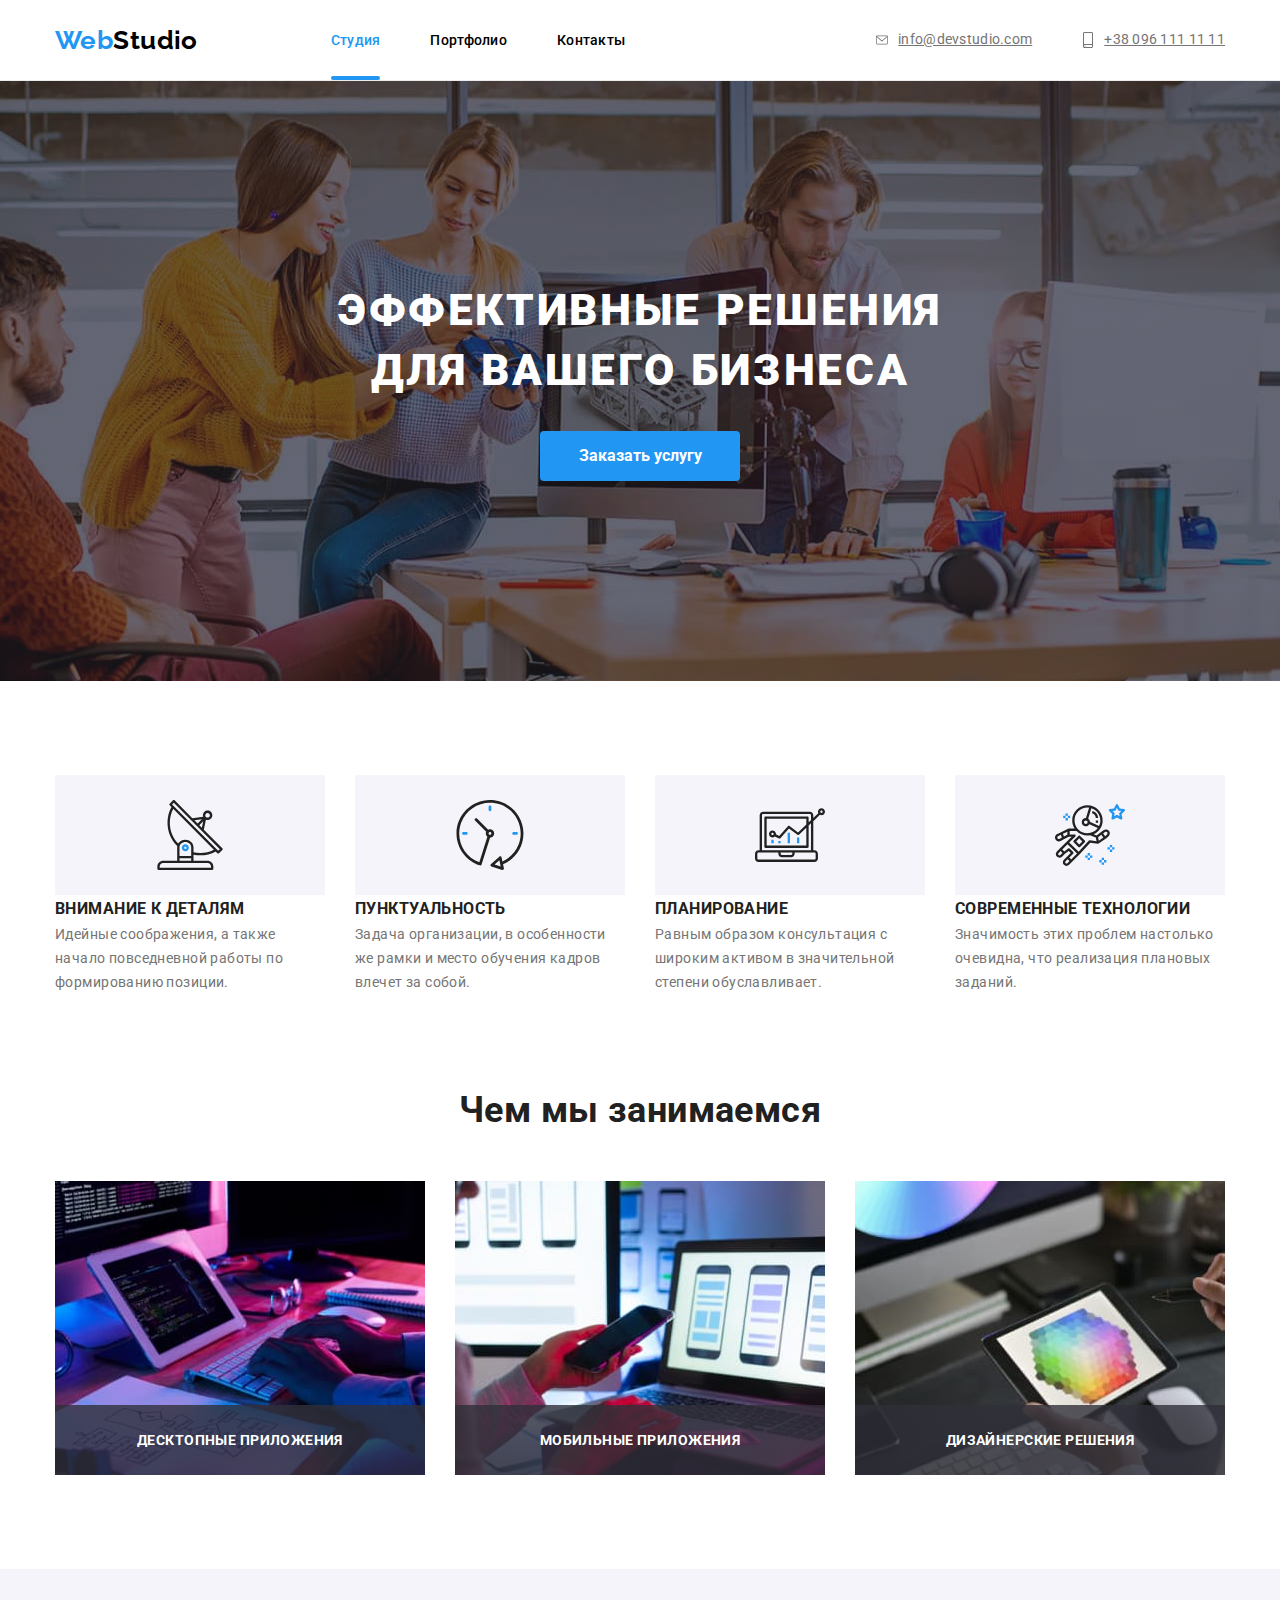
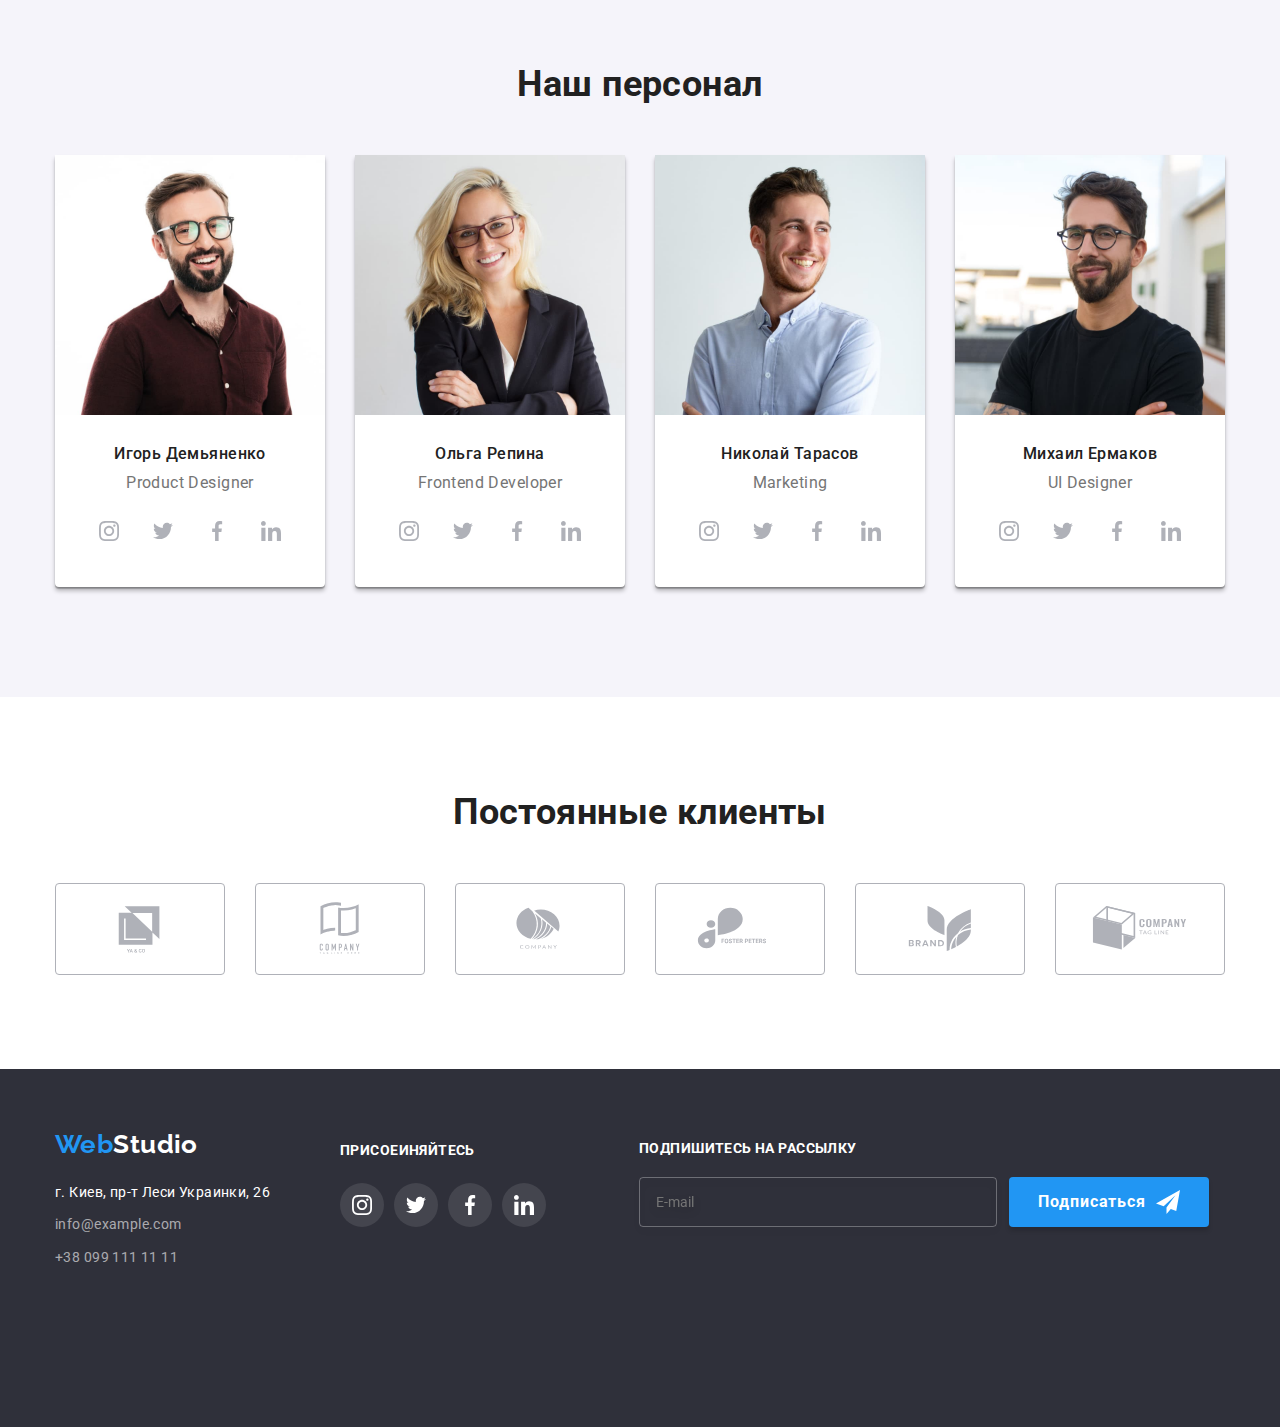
==== commit 797641c1: "БЕМ" ====
--- a/index.html
+++ b/index.html
@@ -11,32 +11,34 @@
         rel="stylesheet">
     <link rel="stylesheet" href="https://cdnjs.cloudflare.com/ajax/libs/modern-normalize/1.1.0/modern-normalize.min.css">
     <link rel="stylesheet" href="./css/main.min.css">
-    <!-- <link rel="stylesheet" href="./css/styles.css"> -->
+    <link rel="stylesheet" href="./css/styles.css">
     
 </head>
 <body>
     <header class="header">
     <div class="container">
-        <div class="container-header">
-            <a href="./index.html" class="logo link">Web<Span class="logo-header">Studio</Span></a>
+        <div class="header__box">
+<a class="logo" href="./index.html"><span class="logo__web-header">Web</span><Span
+        class="logo__studio-header">Studio</Span></a>
             <nav>
-                <ul class="header-nav">
-                    <li class="nav-item"><a href="./index.html" class="link carent">Студия</a></li>
-                    <li class="nav-item"><a href="./portfolio.html" class="link">Портфолио</a></li>
-                    <li class="nav-item"><a href="" class="link">Контакты</a></li>
+                <ul class="header__nav">
+                    <li class="header__nav-item"><a href="./index.html" class="header__button carent">Студия</a></li>
+                    <li class="header__nav-item"><a href="./portfolio.html" class="header__button  link">Портфолио</a></li>
+                    <li class="header__nav-item"><a href="" class="header__button link">Контакты</a></li>
                 </ul>
             </nav>
-            <ul class="link-nav">
-                <li class="link-item">
-                    <a href="mailto:info@devstudio.com" class="link"> <svg class="link-icon">
+            <ul class="header__link">
+                <li class="header__link-item">
+                    <a href="mailto:info@devstudio.com" class="header__phone"> <svg class="header__link-icon">
                         <use href="./images/icon/icon-defs.svg#icon-envelope"></use>
                     </svg>info@devstudio.com</a></li>
-                <li class="link-item">
+                <li class="header__link-item">
                     
-                    <a href="tel:+380961111111" class="link">
-                        <svg class="link-icon">
+                    <a href="tel:+380961111111" class="header__mail">
+                        <svg class="header__link-icon">
                             <use href="./images/icon/icon-defs.svg#icon-smartphone"></use>
-                        </svg>+38 096 111 11 11</a></li>
+                        </svg>+38 096 111 11 11</a>
+                </li>
             </ul>
         </div>
     </div>
@@ -44,88 +46,89 @@
     <main>
         <section class="hero">
             <div class="container">
-                <div class="hero-box">
-                    <h1 class="hero-title">
+                <div class="hero__box">
+                    <h1 class="hero__title">
                         Эффективные решения<br>
                         для вашего бизнеса
                     </h1>
-                    <button type="button" class="button btn" data-modal-open>Заказать услугу</button>
-                </div>
-            </div>
-        </section>
-        
+                    <button type="button" class="hero__btn button" data-modal-open>Заказать услугу</button>
+                </div>
+            </div>
+        </section>        
         <section class="section">
-            <h2 hidden class="section-title">Особенности</h2>
             <div class="container">
-                <ul class="feature">
-                    <li class="feature-list antena" >
-                        <div class="feature-icon">
-                            <svg class="feature-logo">
+            <div class="feature__box">
+                <h2 hidden class="section__title">Особенности</h2>
+                <ul class="feature__list">
+                    <li class="feature__item antena">
+                        <div class="feature__board">
+                            <svg class="feature__logo">
                                 <use href="./images/icon/icon-defs.svg#icon-antenna"></use>
                             </svg>
                         </div>
-                        <h3 class="feature-title"> Внимание к деталям</h3>
-                        <p>
+                        <h3 class="feature__title" class="feature__pre-title"> Внимание к деталям</h3>
+                        <p class="feature__pre-title">
                             Идейные соображения, а также начало повседневной работы по формированию позиции.
                         </p>
                     </li>
-                    <li class="feature-list clock">
-                        <div class="feature-icon">
-                            <svg class="feature-logo">
+                    <li class="feature__item clock">
+                        <div class="feature__board">
+                            <svg class="feature__logo">
                                 <use href="./images/icon/icon-defs.svg#icon-clock"></use>
                             </svg>
                         </div>
-                        <h3 class="feature-title">Пунктуальность</h3>
-                        <p>
+                        <h3 class="feature__title">Пунктуальность</h3>
+                        <p class="feature__pre-title">
                             Задача организации, в особенности же рамки и место обучения кадров влечет за собой.
                         </p>
                     </li>
-                    <li class="feature-list diagram">
-                        <div class="feature-icon">
-                            <svg class="feature-logo">
+                    <li class="feature__item diagram">
+                        <div class="feature__board">
+                            <svg class="feature__logo">
                                 <use href="./images/icon/icon-defs.svg#icon-diagram"></use>
                             </svg>
                         </div>
-                        <h3 class="feature-title">Планирование</h3>
-                        <p>
+                        <h3 class="feature__title">Планирование</h3>
+                        <p class="feature__pre-title">
                             Равным образом консультация с широким активом в значительной степени обуславливает.
                         </p>
                     </li>
-                    <li class="feature-list astronaut">
-                        <div class="feature-icon">
-                            <svg class="feature-logo">
+                    <li class="feature__item astronaut">
+                        <div class="feature__board">
+                            <svg class="feature__logo">
                                 <use href="./images/icon/icon-defs.svg#icon-astronaut"></use>
                             </svg>
                         </div>
-                        <h3 class="feature-title">Современные технологии</h3>
-                        <p>
+                        <h3 class="feature__title">Современные технологии</h3>
+                        <p class="feature__pre-title">
                             Значимость этих проблем настолько очевидна, что реализация плановых заданий.
                         </p>
                     </li>
                 </ul>
+            </div>
             </div>
         </section>
         <section class="section">
             <div class="container">
                 <div class="work">
-                    <h2 class="section-title">Чем мы занимаемся</h2>
-                    <ul class="our-work">
-                        <li class="list-work">
-                            <div class="work-top">
+                    <h2 class="title">Чем мы занимаемся</h2>
+                    <ul class="work__list">
+                        <li class="work__list-item">
+                            <div class="work__list_top">
                                 <img src="./images/keyboard.jpg" alt="клавиатура" width="370">
-                                <p class="work-top-text">Десктопные приложения</p>
+                                <p class="work__list_top-text">Десктопные приложения</p>
                             </div>
                         </li>
-                        <li class="list-work">
-                            <div class="work-top">
-                            <img src="./images/phone.jpg" alt="мобильный телефон" width="370">
-                            <p class="work-top-text">Мобильные приложения</p>
-                        </div>
-                    </li>
-                        <li class="list-work">
-                            <div class="work-top">
-                            <img src="./images/tablet.jpg" alt="планшет" width="370">
-                            <p class="work-top-text">Дизайнерские решения</p>
+                        <li class="work__list-item">
+                            <div class="work__list_top">
+                            <img src="./images/phone.jpg" alt="клавиатура" width="370">
+                            <p class="work__list_top-text">Мобильные приложения</p>
+                        </div>
+                    </li>
+                        <li class="work__list-item">
+                            <div class="work__list_top">
+                            <img src="./images/tablet.jpg" alt="клавиатура" width="370">
+                            <p class="work__list_top-text">Дизайнерские решения</p>
                         </div>
                     </li>
 
@@ -133,138 +136,138 @@
                 </div>
             </div>
         </section>
-        <section class="section team">
+        <section class="section section_bg_color_team">
             <div class="container">
-                <div class="team-box">
-                    <h2 class="section-title title">Наш персонал</h2>
-                    <ul class="our-team">
-                        <li class="team-card"><img src="./images/igor-demyanenko.jpg" alt="Игорь Демьяненко" width="270">
-                            <h3 class="title">Игорь Демьяненко</h3>
-                            <p class="profession">Product Designer</p>
-                            <ul class="social-list">
-                                <li class="social-item">
-                                    <a href="" class="social-link">
-                                        <svg class="social-icon">
+                <div class="team__box">
+                    <h2 class="title">Наш персонал</h2>
+                    <ul class="team__list">
+                        <li class="team__card"><img src="./images/igor-demyanenko.jpg" alt="Игорь Демьяненко" width="270">
+                            <h3 class="team__card__title  title">Игорь Демьяненко</h3>
+                            <p class="team__card__profession">Product Designer</p>
+                            <ul class="team__social-list">
+                                <li class="team__social-item">
+                                    <a href="" class="team__social-link">
+                                        <svg class="team__social-icon">
                                             <use href="./images/icon/icon-defs.svg#icon-instagram"></use>
                                         </svg>
                                     </a></li>
-                                <li class="social-item">
-                                    <a href="" class="social-link">
-                                        <svg class="social-icon">
+                                <li class="team__social-item">
+                                    <a href="" class="team__social-link">
+                                        <svg class="team__social-icon">
                                             <use href="./images/icon/icon-defs.svg#icon-twitter"></use>
                                         </svg>
                                     </a></li>
-                                <li class="social-item">
-                                    <a href="" class="social-link">
-                                        <svg class="social-icon">
+                                <li class="team__social-item">
+                                    <a href="" class="team__social-link">
+                                        <svg class="team__social-icon">
                                             <use href="./images/icon/icon-defs.svg#icon-facebook"></use>
                                         </svg>
                                     </a></li>
-                                <li class="social-item">
-                                    <a href="" class="social-link">
-                                        <svg class="social-icon">
+                                <li class="team__social-item">
+                                    <a href="" class="team__social-link">
+                                        <svg class="team__social-icon">
                                             <use href="./images/icon/icon-defs.svg#icon-linkedin"></use>
                                         </svg>
                                     </a></li>
                             </ul>
                         </li>
-                        <li class="team-card"><img src="./images/olga-repina.jpg" alt="Ольга Репина" width="270" height="260">
-                            <h3 class="title">Ольга Репина</h3>
-                            <p class="profession">Frontend Developer</p>
-                            <ul class="social-list">
-                                <li class="social-item">
-                                    <a href="" class="social-link">
-                                        <svg class="social-icon">
+                        <li class="team__card"><img src="./images/olga-repina.jpg" alt="Ольга Репина" width="270" height="260">
+                            <h3 class="team__card__title title">Ольга Репина</h3>
+                            <p class="team__card__profession">Frontend Developer</p>
+                            <ul class="team__social-list">
+                                <li class="team__social-item">
+                                    <a href="" class="team__social-link">
+                                        <svg class="team__social-icon">
                                             <use href="./images/icon/icon-defs.svg#icon-instagram"></use>
                                         </svg>
                                     </a>
                                 </li>
-                                <li class="social-item">
-                                    <a href="" class="social-link">
-                                        <svg class="social-icon">
+                                <li class="team__social-item">
+                                    <a href="" class="team__social-link">
+                                        <svg class="team__social-icon">
                                             <use href="./images/icon/icon-defs.svg#icon-twitter"></use>
                                         </svg>
                                     </a>
                                 </li>
-                                <li class="social-item">
-                                    <a href="" class="social-link">
-                                        <svg class="social-icon">
+                                <li class="team__social-item">
+                                    <a href="" class="team__social-link">
+                                        <svg class="team__social-icon">
                                             <use href="./images/icon/icon-defs.svg#icon-facebook"></use>
                                         </svg>
                                     </a>
                                 </li>
-                                <li class="social-item">
-                                    <a href="" class="social-link">
-                                        <svg class="social-icon">
+                                <li class="team__social-item">
+                                    <a href="" class="team__social-link">
+                                        <svg class="team__social-icon">
                                             <use href="./images/icon/icon-defs.svg#icon-linkedin"></use>
                                         </svg>
                                     </a>
                                 </li>
                             </ul>
                         </li>
-                        <li class="team-card"><img src="./images/nikolaj-tarasov.jpg" alt="Николай Тарасов" width="270" height="260">
-                            <h3 class="title">Николай Тарасов</h3>
-                            <p class="profession">Marketing</p>
-                            <ul class="social-list">
-                                <li class="social-item">
-                                    <a href="" class="social-link">
-                                        <svg class="social-icon">
+                        <li class="team__card"><img src="./images/nikolaj-tarasov.jpg" alt="Николай Тарасов" width="270" height="260">
+                            <h3 class="team__card__title title">Николай Тарасов</h3>
+                            <p class="team__card__profession">Marketing</p>
+                            <ul class="team__social-list">
+                                <li class="team__social-item">
+                                    <a href="" class="team__social-link">
+                                        <svg class="team__social-icon">
                                             <use href="./images/icon/icon-defs.svg#icon-instagram"></use>
                                         </svg>
                                     </a>
                                 </li>
-                                <li class="social-item">
-                                    <a href="" class="social-link">
-                                        <svg class="social-icon">
+                                <li class="team__social-item">
+                                    <a href="" class="team__social-link">
+                                        <svg class="team__social-icon">
                                             <use href="./images/icon/icon-defs.svg#icon-twitter"></use>
                                         </svg>
                                     </a>
                                 </li>
-                                <li class="social-item">
-                                    <a href="" class="social-link">
-                                        <svg class="social-icon">
+                                <li class="team__social-item">
+                                    <a href="" class="team__social-link">
+                                        <svg class="team__social-icon">
                                             <use href="./images/icon/icon-defs.svg#icon-facebook"></use>
                                         </svg>
                                     </a>
                                 </li>
-                                <li class="social-item">
-                                    <a href="" class="social-link">
-                                        <svg class="social-icon">
+                                <li class="team__social-item">
+                                    <a href="" class="team__social-link">
+                                        <svg class="team__social-icon">
                                             <use href="./images/icon/icon-defs.svg#icon-linkedin"></use>
                                         </svg>
                                     </a>
                                 </li>
                             </ul>
                         </li>
-                        <li class="team-card"><img src="./images/mihail-ermakov.jpg" alt="Михаил Ермаков" width="270"
+                        <li class="team__card"><img src="./images/mihail-ermakov.jpg" alt="Михаил Ермаков" width="270"
                                     height="260">
-                            <h3 class="title">Михаил Ермаков</h3>
-                            <p class="profession">UI Designer</p>
-                            <ul class="social-list">
-                                <li class="social-item">
-                                    <a href="" class="social-link">
-                                        <svg class="social-icon">
+                            <h3 class="team__card__title title">Михаил Ермаков</h3>
+                            <p class="team__card__profession">UI Designer</p>
+                            <ul class="team__social-list">
+                                <li class="team__social-item">
+                                    <a href="" class="team__social-link">
+                                        <svg class="team__social-icon">
                                             <use href="./images/icon/icon-defs.svg#icon-instagram"></use>
                                         </svg>
                                     </a>
                                 </li>
-                                <li class="social-item">
-                                    <a href="" class="social-link">
-                                        <svg class="social-icon">
+                                <li class="team__social-item">
+                                    <a href="" class="team__social-link">
+                                        <svg class="team__social-icon">
                                             <use href="./images/icon/icon-defs.svg#icon-twitter"></use>
                                         </svg>
                                     </a>
                                 </li>
-                                <li class="social-item">
-                                    <a href="" class="social-link">
-                                        <svg class="social-icon">
+                                <li class="team__social-item">
+                                    <a href="" class="team__social-link">
+                                        <svg class="team__social-icon">
                                             <use href="./images/icon/icon-defs.svg#icon-facebook"></use>
                                         </svg>
                                     </a>
                                 </li>
-                                <li class="social-item">
-                                    <a href="" class="social-link">
-                                        <svg class="social-icon">
+                                <li class="team__social-item">
+                                    <a href="" class="team__social-link">
+                                        <svg class="team__social-icon">
                                             <use href="./images/icon/icon-defs.svg#icon-linkedin"></use>
                                         </svg>
                                     </a>
@@ -278,7 +281,7 @@
         <section>
             <div class="container">
                 <div class="clients">
-                    <h2 class="section-title title">Постоянные клиенты</h2>
+                    <h2 class="title">Постоянные клиенты</h2>
                     <ul class="clients-list">
                         <li class="clients-item"><a href="" class="clients-link">
                             <svg class="clients-icon">
@@ -322,7 +325,7 @@
                 <div class="addres-blok">
                     <address class="footer-addres">
                         <ul class="addres-list">
-                            <li class="social"> <a href="./index.html" class="logo">Web<Span class="logo-footer">Studio</Span></a></li>
+                            <li class="social"> <a class="logo" href="./index.html"><span class="logo__web-footer">Web</span><Span class="logo__studio-footer">Studio</Span></a></li>
                             <li class="social"> г. Киев, пр-т Леси Украинки, 26 </li>
                             <li class="social"><a href="mailto:info@example.com" class="link">info@example.com</a></li>
                             <li class="social"><a href="tel:+380991111111" class="link">+38 099 111 11 11</a></li>
--- a/css/main.min.css
+++ b/css/main.min.css
@@ -1,2 +1,2 @@
-p,h1,h2,h3,h4{padding:0px;margin:0px}img{display:block}.link.carent{color:#2196f3}.link{color:var(--logo-text-color);text-decoration:none;transition:color 250ms cubic-bezier(0.4, 0, 0.2, 1)}:root{--primery-text-color: #757575;--secondary-text-color: #212121;--accent-color-text: #2196f3;--logo-text-color: #000000;--white-color: #ffffff;--background-footer-color: #2f303a;--hover-button: #188ce8;--secondary-backgraund-color: #f5f4fa;--icon-color: #afb1b8}.container{width:1200px;margin-left:auto;margin-right:auto;padding-left:15px;padding-right:15px}body{font-family:"Roboto", sans-serif;font-weight:400;font-size:14px;line-height:1.71;letter-spacing:0.03em;background-color:#ffffff;color:var(--primery-text-color)}.logo{font-family:"Raleway", sans-serif;font-weight:700;font-size:26px;line-height:1.17;color:var(--accent-color-text);text-decoration:none}.logo-header{color:var(--logo-text-color)}.logo-footer{color:var(--white-color)}.header{border-bottom:1px solid #ececec}.container-header{display:flex;align-items:center}.header-nav{display:flex;min-width:294px;margin-left:93px;margin-top:32px;margin-bottom:32px;justify-content:space-between;font-weight:500;line-height:1.17;list-style:none;letter-spacing:0.02em}.header-nav.link{color:var(--logo-text-color)}.header-nav .link:hover,.header-nav .link:focus{color:var(--accent-color-text)}.nav-item:not(:first-child){margin-left:50px}.nav-item{position:relative}.link-nav{display:flex;margin-right:0px;margin-left:auto;list-style:none;letter-spacing:0.02em}.link-item:last-child{margin-left:50px}.link-item .link{display:flex;align-items:center;color:var(--primery-text-color)}.link:hover,.link:focus{color:var(--accent-color-text)}.link-item{display:flex;align-items:center}.link-icon{margin-right:10px;width:12px;height:16px;fill:currentcolor}.carent{color:var(--accent-color-text)}.carent::after{content:"";position:absolute;width:100%;height:4px;border-radius:2px;background-color:var(--accent-color-text);display:block;bottom:-32px}.hero{background:#c4c4c4;background-repeat:no-repeat;background-image:linear-gradient(rgba(47,48,58,0.4), rgba(47,48,58,0.4)),url(../images/hero-backgraund.jpg);background-position:center;background-size:cover;max-width:1600px;margin-left:auto;margin-right:auto}.hero-box{display:flex;flex-direction:column;align-items:center}.hero-title{margin-bottom:0px;margin-top:200px;padding:0px;font-size:44px;font-weight:900;line-height:1.36;letter-spacing:0.06em;color:var(--white-color);text-transform:uppercase;text-align:center}.button{border-radius:4px;border:transparent;align-content:center;min-height:50px;width:200px;margin-bottom:200px;margin-top:30px;padding:0px;font-family:"roboto", sans-serif;font-size:16px;font-weight:700;line-height:1.87;color:var(--white-color);background-color:var(--accent-color-text);transition:background-color 250ms cubic-bezier(0.4, 0, 0.2, 1);cursor:pointer}.button:hover,.button:focus{color:var(--white-color);background-color:var(--hover-button)}.section-title{color:var(--secondary-text-color);font-style:normal;font-weight:700;font-size:36px;line-height:1.17;text-align:center}.section .title{color:var(--secondary-text-color)}.feature{display:flex;padding:0px;margin-top:94px;margin-bottom:0px;list-style:none}.feature-icon{display:flex;align-items:center;justify-content:center;width:270px;height:120px;background-color:var(--secondary-backgraund-color)}.feature-logo{width:70px;height:70px}.feature-list{margin-top:0px;width:270px;text-align:left}.feature-list:not(:first-child){margin-left:30px}.feature-title{color:var(--secondary-text-color);text-transform:uppercase}.work{margin-top:94px}.our-work{display:flex;flex-wrap:wrap;padding-left:0;padding-right:0px;margin-bottom:0px;margin-top:50px;list-style:none}.list-work:not(:first-child){margin-left:30px}.work-top{position:relative}.work-top-text{text-align:center;padding:27px;position:absolute;bottom:0;text-transform:uppercase;color:var(--white-color);font-weight:700;line-height:1.17;display:block;background-color:rgba(47,48,58,0.8);height:70px;width:100%}.section.team{background-color:var(--secondary-backgraund-color)}.team-box{padding-bottom:94px;margin-top:94px;padding-top:94px}.team-box.title{text-shadow:0px 4px 4px rgba(0,0,0,0.25)}.our-team{display:flex;margin-top:50px;margin-left:0px;margin-right:0px;padding-left:0px;padding-right:0px;font-size:16px;line-height:1.17;list-style:none}.our-team .title{margin-top:30px;font-style:normal;font-weight:500;font-size:16px;list-style:none}.our-team .profession{margin-top:10px;margin-bottom:16px}.our-team .social-list{margin-bottom:34px;margin-top:0px;padding:0px;display:flex;justify-content:center}.team-card{text-align:center;background-color:var(--white-color);box-shadow:0px 4px 4px rgba(0,0,0,0.25),0px 1px 1px rgba(0,0,0,0.14),0px 2px 1px rgba(0,0,0,0.2);border-radius:0px 0px 4px 4px}.team-card:not(:first-child){margin-left:30px}.social-item{width:44px;height:44px;list-style:none}.social-item+.social-item{margin-left:10px}.social-link{width:100%;height:100%;border-radius:50%;display:flex;align-items:center;justify-content:center;transition:background-color 250ms cubic-bezier(0.4, 0, 0.2, 1)}.social-link:hover,.social-link:focus{background-color:var(--accent-color-text)}.social-link:hover .social-icon,.social-link:focus .social-icon{fill:var(--white-color)}.social-icon{width:20px;height:20px;fill:var(--icon-color);transition:fill 250ms cubic-bezier(0.4, 0, 0.2, 1)}.clients{margin-top:94px}.clients-list{padding:0px;margin:0px;display:flex}.clients-link{width:106px;height:60px}.clients-item{margin-top:50px;width:170px;height:92px;list-style:none;border:1px solid var(--icon-color);border-radius:4px;display:flex;align-items:center;justify-content:center;transition:250ms cubic-bezier(0.4, 0, 0.2, 1)}.clients-item+.clients-item{margin-left:30px}.clients-icon{width:100%;height:100%;fill:var(--icon-color);transition:fill 250ms cubic-bezier(0.4, 0, 0.2, 1)}.clients-item:hover,.clients-item:focus{border:1px solid var(--accent-color-text)}.clients-item:hover .clients-icon,.clients-item:focus .clients-icon{fill:var(--accent-color-text)}.footer{margin-top:94px;background-color:var(--background-footer-color)}.footer-addres{height:252px;font-style:normal;color:#ffffff}.addres-list{margin-top:0px;margin-bottom:0px;padding-left:0px;padding-right:0px;list-style:none}.addres-list .link{color:rgba(255,255,255,0.6)}.social:first-child{padding-top:60px}.social:nth-child(2){margin-top:20px}.social:nth-child(n+3){margin-top:9px}.social:last-child{margin-bottom:60px}.social .link:hover,.social .link:focus{color:var(--accent-color-text)}.link-blok{margin-left:70px}.addres-title{padding:0px;font-size:14px;color:var(--white-color);margin-top:70px}.footer-blok{display:flex}.footer-list{margin:0px;padding:0px;list-style:none;display:flex}.footer-item{margin-top:20px;width:44px;height:44px;list-style:none}.footer-item+.footer-item{margin-left:10px}.footer-link{width:100%;height:100%;border-radius:50%;display:flex;align-items:center;justify-content:center;background:rgba(255,255,255,0.1);transition:background-color 250ms cubic-bezier(0.4, 0, 0.2, 1)}.footer-link:hover,.footer-link:focus{background-color:var(--accent-color-text)}.footer-icon{fill:var(--white-color);width:20px;height:20px}.subscribe-box{margin-top:72px;margin-left:93px}.subscribe-title{color:var(--white-color);text-transform:uppercase;font-weight:700;font-size:14px;line-height:1.14}.subscribe-form{margin-top:20px;display:flex}.subscibe-input{color:var(--white-color);padding-left:16px;width:358px;height:50px;background:transparent;border:1px solid rgba(255,255,255,0.3);filter:drop-shadow(0px 4px 4px rgba(0,0,0,0.15));border-radius:4px;outline:none}.subscribe-btn{display:flex;align-items:center;justify-content:center;margin-left:12px;margin-top:0;letter-spacing:0.06em;box-shadow:0px 4px 4px rgba(0,0,0,0.15)}.subscribe-icon{margin-left:10px;width:24px;height:24px}.backdrop{position:fixed;top:0;width:100vw;height:100vh;background-color:rgba(0,0,0,0.2);display:flex;align-items:center;justify-content:center;transition:opacity 250ms cubic-bezier(0.4, 0, 0.2, 1),visibility 250ms cubic-bezier(0.4, 0, 0.2, 1)}.backdrop.is-hidden{opacity:0;visibility:hidden;pointer-events:none}.modal{padding-left:40px;padding-right:40px;padding-top:40px;position:relative;width:528px;min-height:581px;border-radius:4px;background-color:var(--white-color);transform:scale(1);transition:transform 250ms cubic-bezier(0.4, 0, 0.2, 1)}.backdrop.is-hidden .modal{transform:scale(2)}.feedback-title{color:var(--secondary-text-color);font-weight:700;font-size:20px;line-height:1.15;text-align:center;letter-spacing:0.03em}.feedback-label{display:block;margin-bottom:4px;font-size:12px;line-height:1.16;letter-spacing:0.01em}.feedback-field{position:relative;margin-top:10px}.user-input{width:100%;height:40px;border:1px solid rgba(33,33,33,0.2);border-radius:4px;outline:none;padding-left:42px;padding-right:10px}.user-input.comment{padding-top:12px;padding-left:16px;height:120px;resize:none}.user-input:focus{border-color:var(--accent-color-text)}.user-input:focus+.input-icon{fill:var(--accent-color-text)}.feedback-link{margin-left:3px;color:var(--accent-color-text)}.input-icon{position:absolute;left:12px;top:50%;width:18px;height:18px}.check-text{display:flex;align-items:center;justify-content:center;margin-top:20px;cursor:pointer}.check-text span{margin-right:7px;width:16px;height:16px;background-repeat:no-repeat;background-image:url(../images/icon/check-border.svg)}.feedback-checkbox:checked+.check-text span{background-repeat:no-repeat;background-image:url(../images/icon/icon-check.svg)}.sabmit-btn{display:block;margin:auto;margin-top:30px;box-shadow:0px 1px 3px rgba(0,0,0,0.12),0px 1px 1px rgba(0,0,0,0.14),0px 2px 1px rgba(0,0,0,0.2)}.close-btn{position:absolute;top:8px;right:8px;background-color:var(--white-color);border-radius:50%;border:1px solid rgba(0,0,0,0.1);display:flex;align-items:center;justify-content:center;margin:0;padding:0;width:30px;height:30px;cursor:pointer}.close-btn:focus .close-icon,.close-btn:hover .close-icon{fill:var(--accent-color-text)}.close-icon{width:18px;height:18px}.button-select{display:flex;margin-top:94px;margin-bottom:0px;justify-content:center;list-style:none}.btn-select{padding-bottom:6px;padding-top:6px;padding-right:22px;padding-left:22px;border-radius:4px;border:transparent;font-family:"Roboto", sans-serif;font-weight:500;font-size:16px;line-height:1.62;text-align:center;letter-spacing:0.03em;color:var(--secondary-text-color);background-color:var(--secondary-backgraund-color);transition:background-color 250ms cubic-bezier(0.4, 0, 0.2, 1),color 250ms cubic-bezier(0.4, 0, 0.2, 1),box-shadow 250ms cubic-bezier(0.4, 0, 0.2, 1)}.select:not(:first-child){margin-left:8px}.btn-select:hover,.btn-select:focus{color:var(--white-color);background-color:var(--accent-color-text);box-shadow:0px 4px 4px rgba(0,0,0,0.25)}.portfolio-list{padding:0px;display:flex;margin-top:0px;margin-bottom:94px;margin-top:94px;flex-wrap:wrap;list-style:none}.portfolio-card{display:block;background:#ffffff;transition:box-shadow 250ms cubic-bezier(0.4, 0, 0.2, 1)}.portfolio-card:hover,.portfolio-card:focus{box-shadow:0px 1px 1px rgba(0,0,0,0.12),0px 4px 4px rgba(0,0,0,0.06),1px 4px 6px rgba(0,0,0,0.16)}.portfolio-card:nth-child(n+4){margin-top:30px}.portfolio-card:nth-child(3n+2){margin-left:30px;margin-right:30px}.portfolio-card:hover .portfolio-top-text{transform:translateY(0)}.portfolio-top-wrapper{position:relative;overflow:hidden;width:100%}.portfolio-top-wrapper .portfolio-top-text{position:absolute;color:#ffffff;line-height:1.56;font-size:18px;top:0;padding-left:24px;padding-right:24px;padding-top:63px;padding-bottom:63px;background-color:rgba(33,150,243,0.9);transform:translateY(100%);transition:transform 250ms cubic-bezier(0.4, 0, 0.2, 1)}.card-text{margin-top:0px;border-bottom:1px solid #eeeeee;border-left:1px solid #eeeeee;border-right:1px solid #eeeeee}.card-text .portfolio-title{padding-top:20px;margin-top:0px;margin-left:24px;font-weight:700;font-size:18px;line-height:2;letter-spacing:0.06em;color:var(--secondary-text-color)}.card-text .portfolio-text{margin-top:4px;margin-left:24px;margin-bottom:20px;font-weight:400;font-size:16px;line-height:1.87;letter-spacing:0.03em;color:var(--primery-text-color)}
+p,h1,h2,h3,h4{padding:0px;margin:0px}img{display:block}.link.carent{color:#2196f3}.link{color:var(--logo-text-color);text-decoration:none;transition:color 250ms cubic-bezier(0.4, 0, 0.2, 1)}:root{--primery-text-color: #757575;--secondary-text-color: #212121;--accent-color-text: #2196f3;--logo-text-color: #000000;--white-color: #ffffff;--background-footer-color: #2f303a;--hover-button: #188ce8;--secondary-backgraund-color: #f5f4fa;--icon-color: #afb1b8}.container{width:1200px;margin-left:auto;margin-right:auto;padding-left:15px;padding-right:15px}body{font-family:"Roboto", sans-serif;font-weight:400;font-size:14px;line-height:1.71;letter-spacing:0.03em;background-color:#ffffff;color:var(--primery-text-color)}.logo{font-family:"Raleway", sans-serif;font-weight:700;font-size:26px;line-height:1.17;color:var(--accent-color-text);text-decoration:none}.logo__studio-header{color:var(--logo-text-color)}.logo__studio-footer{color:var(--white-color)}.logo__web-footer{color:inherit}.logo__web-header{color:inherit}.header{border-bottom:1px solid #ececec}.header__box{display:flex;align-items:center}.header__nav{display:flex;min-width:294px;margin-left:93px;margin-top:32px;margin-bottom:32px;justify-content:space-between;font-weight:500;line-height:1.17;list-style:none;letter-spacing:0.02em}.header__button{color:var(--logo-text-color);text-decoration:none}.header__button:hover,.header__button:focus{color:var(--accent-color-text)}.header__nav-item:not(:first-child){margin-left:50px}.header__nav-item{position:relative}.header__link{display:flex;margin-right:0px;margin-left:auto;list-style:none;letter-spacing:0.02em}.header__link-item:last-child{margin-left:50px}.header__phone{display:flex;align-items:center;color:var(--primery-text-color)}.header__phone:hover,.header__phone:focus{color:var(--accent-color-text)}.header__mail{display:flex;align-items:center;color:var(--primery-text-color)}.header__mail:hover,.header__mail:focus{color:var(--accent-color-text)}.header__link-item{display:flex;align-items:center}.header__link-icon{margin-right:10px;width:12px;height:16px;fill:currentcolor}.carent{color:var(--accent-color-text)}.carent::after{content:"";position:absolute;width:100%;height:4px;border-radius:2px;background-color:var(--accent-color-text);display:block;bottom:-32px}.hero{background:#c4c4c4;background-repeat:no-repeat;background-image:linear-gradient(rgba(47,48,58,0.4), rgba(47,48,58,0.4)),url(../images/hero-backgraund.jpg);background-position:center;background-size:cover;max-width:1600px;margin-left:auto;margin-right:auto}.hero__box{display:flex;flex-direction:column;align-items:center}.hero__title{margin-bottom:0px;margin-top:200px;padding:0px;font-size:44px;font-weight:900;line-height:1.36;letter-spacing:0.06em;color:var(--white-color);text-transform:uppercase;text-align:center}.button{border-radius:4px;border:transparent;align-content:center;min-height:50px;width:200px;margin-bottom:200px;margin-top:30px;padding:0px;font-family:"roboto", sans-serif;font-size:16px;font-weight:700;line-height:1.87;color:var(--white-color);background-color:var(--accent-color-text);transition:background-color 250ms cubic-bezier(0.4, 0, 0.2, 1);cursor:pointer}.button:hover,.button:focus{color:var(--white-color);background-color:var(--hover-button)}.title{color:var(--secondary-text-color);font-weight:700;font-size:36px;line-height:1.17;text-align:center}.feature__list{display:flex;padding:0px;margin-top:94px;margin-bottom:0px;list-style:none}.feature__board{display:flex;align-items:center;justify-content:center;width:270px;height:120px;background-color:var(--secondary-backgraund-color)}.feature__logo{width:70px;height:70px}.feature__item{margin-top:0px;width:270px;text-align:left}.feature__item:not(:first-child){margin-left:30px}.feature__title{color:var(--secondary-text-color);text-transform:uppercase}.work{margin-top:94px}.work__list{display:flex;flex-wrap:wrap;padding-left:0;padding-right:0px;margin-bottom:0px;margin-top:50px;list-style:none}.work__list-item:not(:first-child){margin-left:30px}.work__list_top{position:relative}.work__list_top-text{text-align:center;padding:27px;position:absolute;bottom:0;text-transform:uppercase;color:var(--white-color);font-weight:700;line-height:1.17;display:block;background-color:rgba(47,48,58,0.8);height:70px;width:100%}.section_bg_color_team{background-color:var(--secondary-backgraund-color)}.team__box{padding-bottom:94px;margin-top:94px;padding-top:94px}.team__box.title{text-shadow:0px 4px 4px rgba(0,0,0,0.25)}.team__list{display:flex;margin-top:50px;margin-left:0px;margin-right:0px;padding-left:0px;padding-right:0px;font-size:16px;line-height:1.17;list-style:none}.team__list .team__card__title{margin-top:30px;font-style:normal;font-weight:500;font-size:16px;list-style:none}.team__list .team__card__profession{margin-top:10px;margin-bottom:16px}.team__list .team__social-list{margin-bottom:34px;margin-top:0px;padding:0px;display:flex;justify-content:center}.team__card{text-align:center;background-color:var(--white-color);box-shadow:0px 4px 4px rgba(0,0,0,0.25),0px 1px 1px rgba(0,0,0,0.14),0px 2px 1px rgba(0,0,0,0.2);border-radius:0px 0px 4px 4px}.team__card:not(:first-child){margin-left:30px}.team__social-item{width:44px;height:44px;list-style:none}.team__social-item+.team__social-item{margin-left:10px}.team__social-link{width:100%;height:100%;border-radius:50%;display:flex;align-items:center;justify-content:center;transition:background-color 250ms cubic-bezier(0.4, 0, 0.2, 1)}.team__social-link:hover,.team__social-link:focus{background-color:var(--accent-color-text)}.team__social-link:hover .team__social-icon,.team__social-link:focus .team__social-icon{fill:var(--white-color)}.team__social-icon{width:20px;height:20px;fill:var(--icon-color);transition:fill 250ms cubic-bezier(0.4, 0, 0.2, 1)}.clients{margin-top:94px}.clients-list{padding:0px;margin:0px;display:flex}.clients-link{width:106px;height:60px}.clients-item{margin-top:50px;width:170px;height:92px;list-style:none;border:1px solid var(--icon-color);border-radius:4px;display:flex;align-items:center;justify-content:center;transition:250ms cubic-bezier(0.4, 0, 0.2, 1)}.clients-item+.clients-item{margin-left:30px}.clients-icon{width:100%;height:100%;fill:var(--icon-color);transition:fill 250ms cubic-bezier(0.4, 0, 0.2, 1)}.clients-item:hover,.clients-item:focus{border:1px solid var(--accent-color-text)}.clients-item:hover .clients-icon,.clients-item:focus .clients-icon{fill:var(--accent-color-text)}.footer{margin-top:94px;background-color:var(--background-footer-color)}.footer-addres{height:252px;font-style:normal;color:#ffffff}.addres-list{margin-top:0px;margin-bottom:0px;padding-left:0px;padding-right:0px;list-style:none}.addres-list .link{color:rgba(255,255,255,0.6)}.social:first-child{padding-top:60px}.social:nth-child(2){margin-top:20px}.social:nth-child(n+3){margin-top:9px}.social:last-child{margin-bottom:60px}.social .link:hover,.social .link:focus{color:var(--accent-color-text)}.link-blok{margin-left:70px}.addres-title{padding:0px;font-size:14px;color:var(--white-color);margin-top:70px}.footer-blok{display:flex}.footer-list{margin:0px;padding:0px;list-style:none;display:flex}.footer-item{margin-top:20px;width:44px;height:44px;list-style:none}.footer-item+.footer-item{margin-left:10px}.footer-link{width:100%;height:100%;border-radius:50%;display:flex;align-items:center;justify-content:center;background:rgba(255,255,255,0.1);transition:background-color 250ms cubic-bezier(0.4, 0, 0.2, 1)}.footer-link:hover,.footer-link:focus{background-color:var(--accent-color-text)}.footer-icon{fill:var(--white-color);width:20px;height:20px}.subscribe-box{margin-top:72px;margin-left:93px}.subscribe-title{color:var(--white-color);text-transform:uppercase;font-weight:700;font-size:14px;line-height:1.14}.subscribe-form{margin-top:20px;display:flex}.subscibe-input{color:var(--white-color);padding-left:16px;width:358px;height:50px;background:transparent;border:1px solid rgba(255,255,255,0.3);filter:drop-shadow(0px 4px 4px rgba(0,0,0,0.15));border-radius:4px;outline:none}.subscribe-btn{display:flex;align-items:center;justify-content:center;margin-left:12px;margin-top:0;letter-spacing:0.06em;box-shadow:0px 4px 4px rgba(0,0,0,0.15)}.subscribe-icon{margin-left:10px;width:24px;height:24px}.backdrop{position:fixed;top:0;width:100vw;height:100vh;background-color:rgba(0,0,0,0.2);display:flex;align-items:center;justify-content:center;transition:opacity 250ms cubic-bezier(0.4, 0, 0.2, 1),visibility 250ms cubic-bezier(0.4, 0, 0.2, 1)}.backdrop.is-hidden{opacity:0;visibility:hidden;pointer-events:none}.modal{padding-left:40px;padding-right:40px;padding-top:40px;position:relative;width:528px;min-height:581px;border-radius:4px;background-color:var(--white-color);transform:scale(1);transition:transform 250ms cubic-bezier(0.4, 0, 0.2, 1)}.backdrop.is-hidden .modal{transform:scale(2)}.feedback-title{color:var(--secondary-text-color);font-weight:700;font-size:20px;line-height:1.15;text-align:center;letter-spacing:0.03em}.feedback-label{display:block;margin-bottom:4px;font-size:12px;line-height:1.16;letter-spacing:0.01em}.feedback-field{position:relative;margin-top:10px}.user-input{width:100%;height:40px;border:1px solid rgba(33,33,33,0.2);border-radius:4px;outline:none;padding-left:42px;padding-right:10px}.user-input.comment{padding-top:12px;padding-left:16px;height:120px;resize:none}.user-input:focus{border-color:var(--accent-color-text)}.user-input:focus+.input-icon{fill:var(--accent-color-text)}.feedback-link{margin-left:3px;color:var(--accent-color-text)}.input-icon{position:absolute;left:12px;top:50%;width:18px;height:18px}.check-text{display:flex;align-items:center;justify-content:center;margin-top:20px;cursor:pointer}.check-text span{margin-right:7px;width:16px;height:16px;background-repeat:no-repeat;background-image:url(../images/icon/check-border.svg)}.feedback-checkbox:checked+.check-text span{background-repeat:no-repeat;background-image:url(../images/icon/icon-check.svg)}.sabmit-btn{display:block;margin:auto;margin-top:30px;box-shadow:0px 1px 3px rgba(0,0,0,0.12),0px 1px 1px rgba(0,0,0,0.14),0px 2px 1px rgba(0,0,0,0.2)}.close-btn{position:absolute;top:8px;right:8px;background-color:var(--white-color);border-radius:50%;border:1px solid rgba(0,0,0,0.1);display:flex;align-items:center;justify-content:center;margin:0;padding:0;width:30px;height:30px;cursor:pointer}.close-btn:focus .close-icon,.close-btn:hover .close-icon{fill:var(--accent-color-text)}.close-icon{width:18px;height:18px}.button-select{display:flex;margin-top:94px;margin-bottom:0px;justify-content:center;list-style:none}.btn-select{padding-bottom:6px;padding-top:6px;padding-right:22px;padding-left:22px;border-radius:4px;border:transparent;font-family:"Roboto", sans-serif;font-weight:500;font-size:16px;line-height:1.62;text-align:center;letter-spacing:0.03em;color:var(--secondary-text-color);background-color:var(--secondary-backgraund-color);transition:background-color 250ms cubic-bezier(0.4, 0, 0.2, 1),color 250ms cubic-bezier(0.4, 0, 0.2, 1),box-shadow 250ms cubic-bezier(0.4, 0, 0.2, 1)}.select:not(:first-child){margin-left:8px}.btn-select:hover,.btn-select:focus{color:var(--white-color);background-color:var(--accent-color-text);box-shadow:0px 4px 4px rgba(0,0,0,0.25)}.portfolio-list{padding:0px;display:flex;margin-top:0px;margin-bottom:94px;margin-top:94px;flex-wrap:wrap;list-style:none}.portfolio-card{display:block;background:#ffffff;transition:box-shadow 250ms cubic-bezier(0.4, 0, 0.2, 1)}.portfolio-card:hover,.portfolio-card:focus{box-shadow:0px 1px 1px rgba(0,0,0,0.12),0px 4px 4px rgba(0,0,0,0.06),1px 4px 6px rgba(0,0,0,0.16)}.portfolio-card:nth-child(n+4){margin-top:30px}.portfolio-card:nth-child(3n+2){margin-left:30px;margin-right:30px}.portfolio-card:hover .portfolio-top-text{transform:translateY(0)}.portfolio-top-wrapper{position:relative;overflow:hidden;width:100%}.portfolio-top-wrapper .portfolio-top-text{position:absolute;color:#ffffff;line-height:1.56;font-size:18px;top:0;padding-left:24px;padding-right:24px;padding-top:63px;padding-bottom:63px;background-color:rgba(33,150,243,0.9);transform:translateY(100%);transition:transform 250ms cubic-bezier(0.4, 0, 0.2, 1)}.card-text{margin-top:0px;border-bottom:1px solid #eeeeee;border-left:1px solid #eeeeee;border-right:1px solid #eeeeee}.card-text .portfolio-title{padding-top:20px;margin-top:0px;margin-left:24px;font-weight:700;font-size:18px;line-height:2;letter-spacing:0.06em;color:var(--secondary-text-color)}.card-text .portfolio-text{margin-top:4px;margin-left:24px;margin-bottom:20px;font-weight:400;font-size:16px;line-height:1.87;letter-spacing:0.03em;color:var(--primery-text-color)}
 /*# sourceMappingURL=main.min.css.map */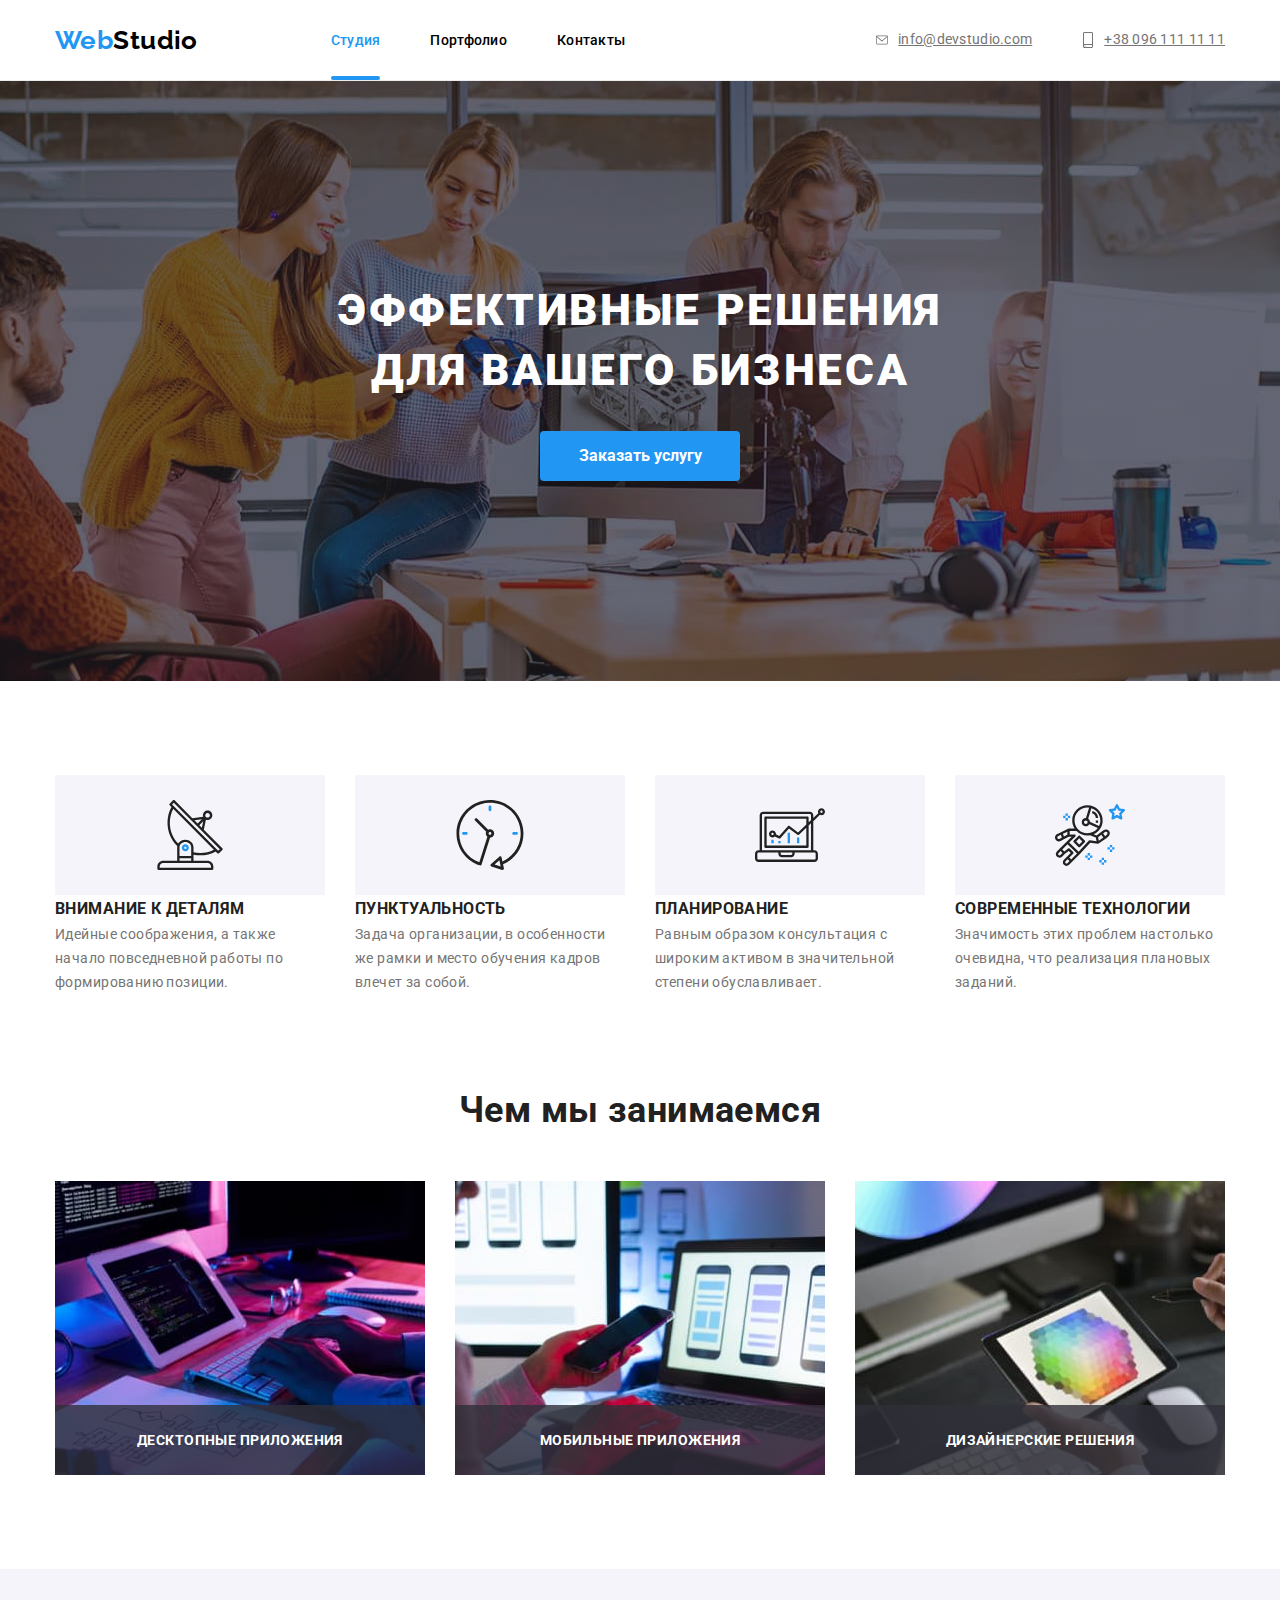
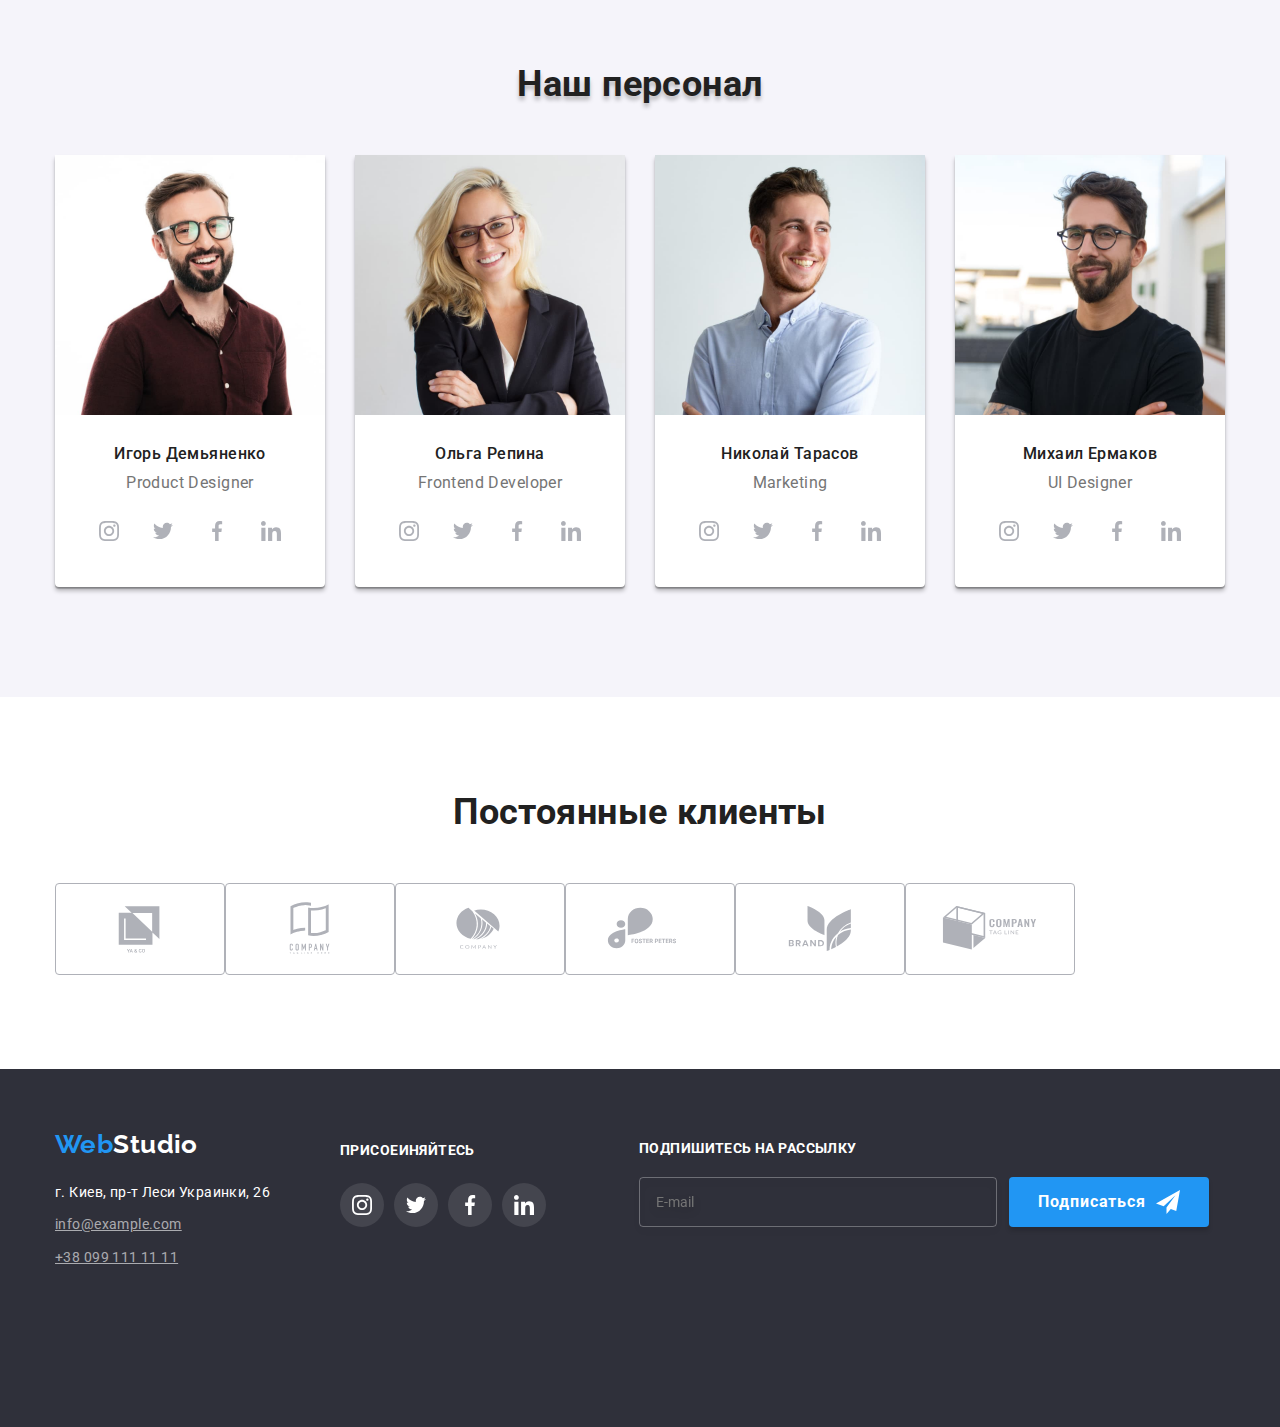
==== commit adaa418a: "BEM" ====
--- a/index.html
+++ b/index.html
@@ -111,7 +111,7 @@
         <section class="section">
             <div class="container">
                 <div class="work">
-                    <h2 class="title">Чем мы занимаемся</h2>
+                    <h2 class="font_title">Чем мы занимаемся</h2>
                     <ul class="work__list">
                         <li class="work__list-item">
                             <div class="work__list_top">
@@ -139,10 +139,10 @@
         <section class="section section_bg_color_team">
             <div class="container">
                 <div class="team__box">
-                    <h2 class="title">Наш персонал</h2>
+                    <h2 class="team__box-title font_title">Наш персонал</h2>
                     <ul class="team__list">
                         <li class="team__card"><img src="./images/igor-demyanenko.jpg" alt="Игорь Демьяненко" width="270">
-                            <h3 class="team__card__title  title">Игорь Демьяненко</h3>
+                            <h3 class="team__card__title  font_title">Игорь Демьяненко</h3>
                             <p class="team__card__profession">Product Designer</p>
                             <ul class="team__social-list">
                                 <li class="team__social-item">
@@ -172,7 +172,7 @@
                             </ul>
                         </li>
                         <li class="team__card"><img src="./images/olga-repina.jpg" alt="Ольга Репина" width="270" height="260">
-                            <h3 class="team__card__title title">Ольга Репина</h3>
+                            <h3 class="team__card__title font_title">Ольга Репина</h3>
                             <p class="team__card__profession">Frontend Developer</p>
                             <ul class="team__social-list">
                                 <li class="team__social-item">
@@ -206,7 +206,7 @@
                             </ul>
                         </li>
                         <li class="team__card"><img src="./images/nikolaj-tarasov.jpg" alt="Николай Тарасов" width="270" height="260">
-                            <h3 class="team__card__title title">Николай Тарасов</h3>
+                            <h3 class="team__card__title font_title">Николай Тарасов</h3>
                             <p class="team__card__profession">Marketing</p>
                             <ul class="team__social-list">
                                 <li class="team__social-item">
@@ -241,7 +241,7 @@
                         </li>
                         <li class="team__card"><img src="./images/mihail-ermakov.jpg" alt="Михаил Ермаков" width="270"
                                     height="260">
-                            <h3 class="team__card__title title">Михаил Ермаков</h3>
+                            <h3 class="team__card__title font_title">Михаил Ермаков</h3>
                             <p class="team__card__profession">UI Designer</p>
                             <ul class="team__social-list">
                                 <li class="team__social-item">
@@ -281,7 +281,7 @@
         <section>
             <div class="container">
                 <div class="clients">
-                    <h2 class="title">Постоянные клиенты</h2>
+                    <h2 class="client__title font_title">Постоянные клиенты</h2>
                     <ul class="clients-list">
                         <li class="clients-item"><a href="" class="clients-link">
                             <svg class="clients-icon">
@@ -321,49 +321,48 @@
     </main>
     <footer class="footer">
         <div class="container">
-            <div class="footer-blok">
-                <div class="addres-blok">
-                    <address class="footer-addres">
-                        <ul class="addres-list">
-                            <li class="social"> <a class="logo" href="./index.html"><span class="logo__web-footer">Web</span><Span class="logo__studio-footer">Studio</Span></a></li>
-                            <li class="social"> г. Киев, пр-т Леси Украинки, 26 </li>
-                            <li class="social"><a href="mailto:info@example.com" class="link">info@example.com</a></li>
-                            <li class="social"><a href="tel:+380991111111" class="link">+38 099 111 11 11</a></li>
-                        </ul>
-                    </address>
-                </div>
-                <div class="link-blok">
-                    <h2 class="addres-title">ПРИСОЕИНЯЙТЕСЬ</h2>
-                    <ul class="footer-list">
-                        <li class="footer-item">
-                            <a href="" class="footer-link">
-                            <svg class="footer-icon ">
+            <div class="footer__box">
+                <address class="footer__addres">
+                    <ul class="footer__addres-list">
+                        <li class="footer__addres-item"> <a class="logo" href="./index.html"><span class="logo__web-footer">Web</span><Span
+                                    class="logo__studio-footer">Studio</Span></a></li>
+                        <li class="footer__addres-item"> г. Киев, пр-т Леси Украинки, 26 </li>
+                        <li class="footer__addres-item"><a href="mailto:info@example.com" class="footer__addres-link">info@example.com</a></li>
+                        <li class="footer__addres-item"><a href="tel:+380991111111" class="footer__addres-link">+38 099 111 11 11</a></li>
+                    </ul>
+                </address>
+                <div class="footer__social-box">
+                    <h2 class="footer__social-title">ПРИСОЕИНЯЙТЕСЬ</h2>
+                    <ul class="footer__social-list">
+                        <li class="footer__social-item">
+                            <a href="" class="footer__social-link">
+                            <svg class="footer__social-icon ">
                                 <use href="./images/icon/icon-defs.svg#icon-instagram"></use>
                             </svg>
                             </a></li>
-                        <li class="footer-item">
-                            <a href="" class="footer-link">
-                            <svg class="footer-icon">
+                        <li class="footer__social-item">
+                            <a href="" class="footer__social-link">
+                            <svg class="footer__social-icon">
                                 <use href="./images/icon/icon-defs.svg#icon-twitter"></use>
                             </svg>
                             </a></li>
-                        <li class="footer-item">
-                            <a href="" class="footer-link">
-                            <svg class="footer-icon">
+                        <li class="footer__social-item">
+                            <a href="" class="footer__social-link">
+                            <svg class="footer__social-icon">
                                 <use href="./images/icon/icon-defs.svg#icon-facebook"></use>
                             </svg>
                             </a></li>
-                        <li class="footer-item">
-                            <a href="" class="footer-link">
-                            <svg class="footer-icon">
+                        <li class="footer__social-item">
+                            <a href="" class="footer__social-link">
+                            <svg class="footer__social-icon">
                                 <use href="./images/icon/icon-defs.svg#icon-linkedin"></use>
                             </svg>
                             </a></li>
                     </ul>
                 </div>
-                <div class="subscribe-box">
+                <div class="subscribe__box">
                     <p class="subscribe-title">Подпишитесь на рассылку</p>
-                    <form action="#" class="subscribe-form">
+                    <form action="#" class="subscribe__form">
                         <input type="email" name="subsribe" placeholder="E-mail" class="subscibe-input">
                         <button type="submit" class="button subscribe-btn">Подписаться
                             <svg class="subscribe-icon">
--- a/css/main.min.css
+++ b/css/main.min.css
@@ -1,2 +1,2 @@
-p,h1,h2,h3,h4{padding:0px;margin:0px}img{display:block}.link.carent{color:#2196f3}.link{color:var(--logo-text-color);text-decoration:none;transition:color 250ms cubic-bezier(0.4, 0, 0.2, 1)}:root{--primery-text-color: #757575;--secondary-text-color: #212121;--accent-color-text: #2196f3;--logo-text-color: #000000;--white-color: #ffffff;--background-footer-color: #2f303a;--hover-button: #188ce8;--secondary-backgraund-color: #f5f4fa;--icon-color: #afb1b8}.container{width:1200px;margin-left:auto;margin-right:auto;padding-left:15px;padding-right:15px}body{font-family:"Roboto", sans-serif;font-weight:400;font-size:14px;line-height:1.71;letter-spacing:0.03em;background-color:#ffffff;color:var(--primery-text-color)}.logo{font-family:"Raleway", sans-serif;font-weight:700;font-size:26px;line-height:1.17;color:var(--accent-color-text);text-decoration:none}.logo__studio-header{color:var(--logo-text-color)}.logo__studio-footer{color:var(--white-color)}.logo__web-footer{color:inherit}.logo__web-header{color:inherit}.header{border-bottom:1px solid #ececec}.header__box{display:flex;align-items:center}.header__nav{display:flex;min-width:294px;margin-left:93px;margin-top:32px;margin-bottom:32px;justify-content:space-between;font-weight:500;line-height:1.17;list-style:none;letter-spacing:0.02em}.header__button{color:var(--logo-text-color);text-decoration:none}.header__button:hover,.header__button:focus{color:var(--accent-color-text)}.header__nav-item:not(:first-child){margin-left:50px}.header__nav-item{position:relative}.header__link{display:flex;margin-right:0px;margin-left:auto;list-style:none;letter-spacing:0.02em}.header__link-item:last-child{margin-left:50px}.header__phone{display:flex;align-items:center;color:var(--primery-text-color)}.header__phone:hover,.header__phone:focus{color:var(--accent-color-text)}.header__mail{display:flex;align-items:center;color:var(--primery-text-color)}.header__mail:hover,.header__mail:focus{color:var(--accent-color-text)}.header__link-item{display:flex;align-items:center}.header__link-icon{margin-right:10px;width:12px;height:16px;fill:currentcolor}.carent{color:var(--accent-color-text)}.carent::after{content:"";position:absolute;width:100%;height:4px;border-radius:2px;background-color:var(--accent-color-text);display:block;bottom:-32px}.hero{background:#c4c4c4;background-repeat:no-repeat;background-image:linear-gradient(rgba(47,48,58,0.4), rgba(47,48,58,0.4)),url(../images/hero-backgraund.jpg);background-position:center;background-size:cover;max-width:1600px;margin-left:auto;margin-right:auto}.hero__box{display:flex;flex-direction:column;align-items:center}.hero__title{margin-bottom:0px;margin-top:200px;padding:0px;font-size:44px;font-weight:900;line-height:1.36;letter-spacing:0.06em;color:var(--white-color);text-transform:uppercase;text-align:center}.button{border-radius:4px;border:transparent;align-content:center;min-height:50px;width:200px;margin-bottom:200px;margin-top:30px;padding:0px;font-family:"roboto", sans-serif;font-size:16px;font-weight:700;line-height:1.87;color:var(--white-color);background-color:var(--accent-color-text);transition:background-color 250ms cubic-bezier(0.4, 0, 0.2, 1);cursor:pointer}.button:hover,.button:focus{color:var(--white-color);background-color:var(--hover-button)}.title{color:var(--secondary-text-color);font-weight:700;font-size:36px;line-height:1.17;text-align:center}.feature__list{display:flex;padding:0px;margin-top:94px;margin-bottom:0px;list-style:none}.feature__board{display:flex;align-items:center;justify-content:center;width:270px;height:120px;background-color:var(--secondary-backgraund-color)}.feature__logo{width:70px;height:70px}.feature__item{margin-top:0px;width:270px;text-align:left}.feature__item:not(:first-child){margin-left:30px}.feature__title{color:var(--secondary-text-color);text-transform:uppercase}.work{margin-top:94px}.work__list{display:flex;flex-wrap:wrap;padding-left:0;padding-right:0px;margin-bottom:0px;margin-top:50px;list-style:none}.work__list-item:not(:first-child){margin-left:30px}.work__list_top{position:relative}.work__list_top-text{text-align:center;padding:27px;position:absolute;bottom:0;text-transform:uppercase;color:var(--white-color);font-weight:700;line-height:1.17;display:block;background-color:rgba(47,48,58,0.8);height:70px;width:100%}.section_bg_color_team{background-color:var(--secondary-backgraund-color)}.team__box{padding-bottom:94px;margin-top:94px;padding-top:94px}.team__box.title{text-shadow:0px 4px 4px rgba(0,0,0,0.25)}.team__list{display:flex;margin-top:50px;margin-left:0px;margin-right:0px;padding-left:0px;padding-right:0px;font-size:16px;line-height:1.17;list-style:none}.team__list .team__card__title{margin-top:30px;font-style:normal;font-weight:500;font-size:16px;list-style:none}.team__list .team__card__profession{margin-top:10px;margin-bottom:16px}.team__list .team__social-list{margin-bottom:34px;margin-top:0px;padding:0px;display:flex;justify-content:center}.team__card{text-align:center;background-color:var(--white-color);box-shadow:0px 4px 4px rgba(0,0,0,0.25),0px 1px 1px rgba(0,0,0,0.14),0px 2px 1px rgba(0,0,0,0.2);border-radius:0px 0px 4px 4px}.team__card:not(:first-child){margin-left:30px}.team__social-item{width:44px;height:44px;list-style:none}.team__social-item+.team__social-item{margin-left:10px}.team__social-link{width:100%;height:100%;border-radius:50%;display:flex;align-items:center;justify-content:center;transition:background-color 250ms cubic-bezier(0.4, 0, 0.2, 1)}.team__social-link:hover,.team__social-link:focus{background-color:var(--accent-color-text)}.team__social-link:hover .team__social-icon,.team__social-link:focus .team__social-icon{fill:var(--white-color)}.team__social-icon{width:20px;height:20px;fill:var(--icon-color);transition:fill 250ms cubic-bezier(0.4, 0, 0.2, 1)}.clients{margin-top:94px}.clients-list{padding:0px;margin:0px;display:flex}.clients-link{width:106px;height:60px}.clients-item{margin-top:50px;width:170px;height:92px;list-style:none;border:1px solid var(--icon-color);border-radius:4px;display:flex;align-items:center;justify-content:center;transition:250ms cubic-bezier(0.4, 0, 0.2, 1)}.clients-item+.clients-item{margin-left:30px}.clients-icon{width:100%;height:100%;fill:var(--icon-color);transition:fill 250ms cubic-bezier(0.4, 0, 0.2, 1)}.clients-item:hover,.clients-item:focus{border:1px solid var(--accent-color-text)}.clients-item:hover .clients-icon,.clients-item:focus .clients-icon{fill:var(--accent-color-text)}.footer{margin-top:94px;background-color:var(--background-footer-color)}.footer-addres{height:252px;font-style:normal;color:#ffffff}.addres-list{margin-top:0px;margin-bottom:0px;padding-left:0px;padding-right:0px;list-style:none}.addres-list .link{color:rgba(255,255,255,0.6)}.social:first-child{padding-top:60px}.social:nth-child(2){margin-top:20px}.social:nth-child(n+3){margin-top:9px}.social:last-child{margin-bottom:60px}.social .link:hover,.social .link:focus{color:var(--accent-color-text)}.link-blok{margin-left:70px}.addres-title{padding:0px;font-size:14px;color:var(--white-color);margin-top:70px}.footer-blok{display:flex}.footer-list{margin:0px;padding:0px;list-style:none;display:flex}.footer-item{margin-top:20px;width:44px;height:44px;list-style:none}.footer-item+.footer-item{margin-left:10px}.footer-link{width:100%;height:100%;border-radius:50%;display:flex;align-items:center;justify-content:center;background:rgba(255,255,255,0.1);transition:background-color 250ms cubic-bezier(0.4, 0, 0.2, 1)}.footer-link:hover,.footer-link:focus{background-color:var(--accent-color-text)}.footer-icon{fill:var(--white-color);width:20px;height:20px}.subscribe-box{margin-top:72px;margin-left:93px}.subscribe-title{color:var(--white-color);text-transform:uppercase;font-weight:700;font-size:14px;line-height:1.14}.subscribe-form{margin-top:20px;display:flex}.subscibe-input{color:var(--white-color);padding-left:16px;width:358px;height:50px;background:transparent;border:1px solid rgba(255,255,255,0.3);filter:drop-shadow(0px 4px 4px rgba(0,0,0,0.15));border-radius:4px;outline:none}.subscribe-btn{display:flex;align-items:center;justify-content:center;margin-left:12px;margin-top:0;letter-spacing:0.06em;box-shadow:0px 4px 4px rgba(0,0,0,0.15)}.subscribe-icon{margin-left:10px;width:24px;height:24px}.backdrop{position:fixed;top:0;width:100vw;height:100vh;background-color:rgba(0,0,0,0.2);display:flex;align-items:center;justify-content:center;transition:opacity 250ms cubic-bezier(0.4, 0, 0.2, 1),visibility 250ms cubic-bezier(0.4, 0, 0.2, 1)}.backdrop.is-hidden{opacity:0;visibility:hidden;pointer-events:none}.modal{padding-left:40px;padding-right:40px;padding-top:40px;position:relative;width:528px;min-height:581px;border-radius:4px;background-color:var(--white-color);transform:scale(1);transition:transform 250ms cubic-bezier(0.4, 0, 0.2, 1)}.backdrop.is-hidden .modal{transform:scale(2)}.feedback-title{color:var(--secondary-text-color);font-weight:700;font-size:20px;line-height:1.15;text-align:center;letter-spacing:0.03em}.feedback-label{display:block;margin-bottom:4px;font-size:12px;line-height:1.16;letter-spacing:0.01em}.feedback-field{position:relative;margin-top:10px}.user-input{width:100%;height:40px;border:1px solid rgba(33,33,33,0.2);border-radius:4px;outline:none;padding-left:42px;padding-right:10px}.user-input.comment{padding-top:12px;padding-left:16px;height:120px;resize:none}.user-input:focus{border-color:var(--accent-color-text)}.user-input:focus+.input-icon{fill:var(--accent-color-text)}.feedback-link{margin-left:3px;color:var(--accent-color-text)}.input-icon{position:absolute;left:12px;top:50%;width:18px;height:18px}.check-text{display:flex;align-items:center;justify-content:center;margin-top:20px;cursor:pointer}.check-text span{margin-right:7px;width:16px;height:16px;background-repeat:no-repeat;background-image:url(../images/icon/check-border.svg)}.feedback-checkbox:checked+.check-text span{background-repeat:no-repeat;background-image:url(../images/icon/icon-check.svg)}.sabmit-btn{display:block;margin:auto;margin-top:30px;box-shadow:0px 1px 3px rgba(0,0,0,0.12),0px 1px 1px rgba(0,0,0,0.14),0px 2px 1px rgba(0,0,0,0.2)}.close-btn{position:absolute;top:8px;right:8px;background-color:var(--white-color);border-radius:50%;border:1px solid rgba(0,0,0,0.1);display:flex;align-items:center;justify-content:center;margin:0;padding:0;width:30px;height:30px;cursor:pointer}.close-btn:focus .close-icon,.close-btn:hover .close-icon{fill:var(--accent-color-text)}.close-icon{width:18px;height:18px}.button-select{display:flex;margin-top:94px;margin-bottom:0px;justify-content:center;list-style:none}.btn-select{padding-bottom:6px;padding-top:6px;padding-right:22px;padding-left:22px;border-radius:4px;border:transparent;font-family:"Roboto", sans-serif;font-weight:500;font-size:16px;line-height:1.62;text-align:center;letter-spacing:0.03em;color:var(--secondary-text-color);background-color:var(--secondary-backgraund-color);transition:background-color 250ms cubic-bezier(0.4, 0, 0.2, 1),color 250ms cubic-bezier(0.4, 0, 0.2, 1),box-shadow 250ms cubic-bezier(0.4, 0, 0.2, 1)}.select:not(:first-child){margin-left:8px}.btn-select:hover,.btn-select:focus{color:var(--white-color);background-color:var(--accent-color-text);box-shadow:0px 4px 4px rgba(0,0,0,0.25)}.portfolio-list{padding:0px;display:flex;margin-top:0px;margin-bottom:94px;margin-top:94px;flex-wrap:wrap;list-style:none}.portfolio-card{display:block;background:#ffffff;transition:box-shadow 250ms cubic-bezier(0.4, 0, 0.2, 1)}.portfolio-card:hover,.portfolio-card:focus{box-shadow:0px 1px 1px rgba(0,0,0,0.12),0px 4px 4px rgba(0,0,0,0.06),1px 4px 6px rgba(0,0,0,0.16)}.portfolio-card:nth-child(n+4){margin-top:30px}.portfolio-card:nth-child(3n+2){margin-left:30px;margin-right:30px}.portfolio-card:hover .portfolio-top-text{transform:translateY(0)}.portfolio-top-wrapper{position:relative;overflow:hidden;width:100%}.portfolio-top-wrapper .portfolio-top-text{position:absolute;color:#ffffff;line-height:1.56;font-size:18px;top:0;padding-left:24px;padding-right:24px;padding-top:63px;padding-bottom:63px;background-color:rgba(33,150,243,0.9);transform:translateY(100%);transition:transform 250ms cubic-bezier(0.4, 0, 0.2, 1)}.card-text{margin-top:0px;border-bottom:1px solid #eeeeee;border-left:1px solid #eeeeee;border-right:1px solid #eeeeee}.card-text .portfolio-title{padding-top:20px;margin-top:0px;margin-left:24px;font-weight:700;font-size:18px;line-height:2;letter-spacing:0.06em;color:var(--secondary-text-color)}.card-text .portfolio-text{margin-top:4px;margin-left:24px;margin-bottom:20px;font-weight:400;font-size:16px;line-height:1.87;letter-spacing:0.03em;color:var(--primery-text-color)}
+p,h1,h2,h3,h4{padding:0px;margin:0px}img{display:block}.link.carent{color:#2196f3}.link{color:var(--logo-text-color);text-decoration:none;transition:color 250ms cubic-bezier(0.4, 0, 0.2, 1)}:root{--primery-text-color: #757575;--secondary-text-color: #212121;--accent-color-text: #2196f3;--logo-text-color: #000000;--white-color: #ffffff;--background-footer-color: #2f303a;--hover-button: #188ce8;--secondary-backgraund-color: #f5f4fa;--icon-color: #afb1b8}.container{width:1200px;margin-left:auto;margin-right:auto;padding-left:15px;padding-right:15px}body{font-family:"Roboto", sans-serif;font-weight:400;font-size:14px;line-height:1.71;letter-spacing:0.03em;background-color:#ffffff;color:var(--primery-text-color)}.logo{font-family:"Raleway", sans-serif;font-weight:700;font-size:26px;line-height:1.17;color:var(--accent-color-text);text-decoration:none}.logo__studio-header{color:var(--logo-text-color)}.logo__studio-footer{color:var(--white-color)}.logo__web-footer{color:inherit}.logo__web-header{color:inherit}.header{border-bottom:1px solid #ececec}.header__box{display:flex;align-items:center}.header__nav{display:flex;min-width:294px;margin-left:93px;margin-top:32px;margin-bottom:32px;justify-content:space-between;font-weight:500;line-height:1.17;list-style:none;letter-spacing:0.02em}.header__button{color:var(--logo-text-color);text-decoration:none}.header__button:hover,.header__button:focus{color:var(--accent-color-text)}.header__nav-item:not(:first-child){margin-left:50px}.header__nav-item{position:relative}.header__link{display:flex;margin-right:0px;margin-left:auto;list-style:none;letter-spacing:0.02em}.header__link-item:last-child{margin-left:50px}.header__phone{display:flex;align-items:center;color:var(--primery-text-color)}.header__phone:hover,.header__phone:focus{color:var(--accent-color-text)}.header__mail{display:flex;align-items:center;color:var(--primery-text-color)}.header__mail:hover,.header__mail:focus{color:var(--accent-color-text)}.header__link-item{display:flex;align-items:center}.header__link-icon{margin-right:10px;width:12px;height:16px;fill:currentcolor}.carent{color:var(--accent-color-text)}.carent::after{content:"";position:absolute;width:100%;height:4px;border-radius:2px;background-color:var(--accent-color-text);display:block;bottom:-32px}.hero{background:#c4c4c4;background-repeat:no-repeat;background-image:linear-gradient(rgba(47,48,58,0.4), rgba(47,48,58,0.4)),url(../images/hero-backgraund.jpg);background-position:center;background-size:cover;max-width:1600px;margin-left:auto;margin-right:auto}.hero__box{display:flex;flex-direction:column;align-items:center}.hero__title{margin-bottom:0px;margin-top:200px;padding:0px;font-size:44px;font-weight:900;line-height:1.36;letter-spacing:0.06em;color:var(--white-color);text-transform:uppercase;text-align:center}.button{border-radius:4px;border:transparent;align-content:center;min-height:50px;width:200px;margin-bottom:200px;margin-top:30px;padding:0px;font-family:"roboto", sans-serif;font-size:16px;font-weight:700;line-height:1.87;color:var(--white-color);background-color:var(--accent-color-text);transition:background-color 250ms cubic-bezier(0.4, 0, 0.2, 1);cursor:pointer}.button:hover,.button:focus{color:var(--white-color);background-color:var(--hover-button)}.font_title{color:var(--secondary-text-color);font-weight:700;font-size:36px;line-height:1.17;text-align:center}.feature__list{display:flex;padding:0px;margin-top:94px;margin-bottom:0px;list-style:none}.feature__board{display:flex;align-items:center;justify-content:center;width:270px;height:120px;background-color:var(--secondary-backgraund-color)}.feature__logo{width:70px;height:70px}.feature__item{margin-top:0px;width:270px;text-align:left}.feature__item:not(:first-child){margin-left:30px}.feature__title{color:var(--secondary-text-color);text-transform:uppercase}.work{margin-top:94px}.work__list{display:flex;flex-wrap:wrap;padding-left:0;padding-right:0px;margin-bottom:0px;margin-top:50px;list-style:none}.work__list-item:not(:first-child){margin-left:30px}.work__list_top{position:relative}.work__list_top-text{text-align:center;padding:27px;position:absolute;bottom:0;text-transform:uppercase;color:var(--white-color);font-weight:700;line-height:1.17;display:block;background-color:rgba(47,48,58,0.8);height:70px;width:100%}.section_bg_color_team{background-color:var(--secondary-backgraund-color)}.team__box{padding-bottom:94px;margin-top:94px;padding-top:94px}.team__box-title{text-shadow:0px 4px 4px rgba(0,0,0,0.25)}.team__list{display:flex;margin-top:50px;margin-left:0px;margin-right:0px;padding-left:0px;padding-right:0px;font-size:16px;line-height:1.17;list-style:none}.team__list .team__card__title{margin-top:30px;font-style:normal;font-weight:500;font-size:16px;list-style:none}.team__list .team__card__profession{margin-top:10px;margin-bottom:16px}.team__list .team__social-list{margin-bottom:34px;margin-top:0px;padding:0px;display:flex;justify-content:center}.team__card{text-align:center;background-color:var(--white-color);box-shadow:0px 4px 4px rgba(0,0,0,0.25),0px 1px 1px rgba(0,0,0,0.14),0px 2px 1px rgba(0,0,0,0.2);border-radius:0px 0px 4px 4px}.team__card:not(:first-child){margin-left:30px}.team__social-item{width:44px;height:44px;list-style:none}.team__social-item+.team__social-item{margin-left:10px}.team__social-link{width:100%;height:100%;border-radius:50%;display:flex;align-items:center;justify-content:center;transition:background-color 250ms cubic-bezier(0.4, 0, 0.2, 1)}.team__social-link:hover,.team__social-link:focus{background-color:var(--accent-color-text)}.team__social-link:hover .team__social-icon,.team__social-link:focus .team__social-icon{fill:var(--white-color)}.team__social-icon{width:20px;height:20px;fill:var(--icon-color);transition:fill 250ms cubic-bezier(0.4, 0, 0.2, 1)}.clients{margin-top:94px}.clients-list{padding:0px;margin:0px;display:flex;flex-wrap:wrap}.clients-link{width:106px;height:60px}.clients-item{margin-top:50px;width:170px;height:92px;list-style:none;border:1px solid var(--icon-color);border-radius:4px;display:flex;align-items:center;justify-content:center;transition:250ms cubic-bezier(0.4, 0, 0.2, 1)}.clients-icon{width:100%;height:100%;fill:var(--icon-color);transition:fill 250ms cubic-bezier(0.4, 0, 0.2, 1)}.clients-item:hover,.clients-item:focus{border:1px solid var(--accent-color-text)}.clients-item:hover .clients-icon,.clients-item:focus .clients-icon{fill:var(--accent-color-text)}.footer{margin-top:94px;background-color:var(--background-footer-color)}.footer__box{display:flex}.footer__addres{height:252px;font-style:normal;color:#ffffff}.footer__addres-list{margin-top:0px;margin-bottom:0px;padding-left:0px;padding-right:0px;list-style:none}.footer__addres-link{color:rgba(255,255,255,0.6)}.footer__addres-item:first-child{padding-top:60px}.footer__addres-item:nth-child(2){margin-top:20px}.footer__addres-item:nth-child(n+3){margin-top:9px}.footer__addres-item:last-child{margin-bottom:60px}.footer__addres-item .footer__addres-link:hover,.footer__addres-item .footer__addres-link:focus{color:var(--accent-color-text)}.footer__social-box{margin-left:70px}.footer__social-title{padding:0px;font-size:14px;color:var(--white-color);margin-top:70px}.footer__social-list{margin:0px;padding:0px;list-style:none;display:flex}.footer__social-item{margin-top:20px;width:44px;height:44px;list-style:none}.footer__social-item+.footer__social-item{margin-left:10px}.footer__social-link{width:100%;height:100%;border-radius:50%;display:flex;align-items:center;justify-content:center;background:rgba(255,255,255,0.1);transition:background-color 250ms cubic-bezier(0.4, 0, 0.2, 1)}.footer__social-link:hover,.footer__social-link:focus{background-color:var(--accent-color-text)}.footer__social-icon{fill:var(--white-color);width:20px;height:20px}.subscribe__box{margin-top:72px;margin-left:93px}.subscribe-title{color:var(--white-color);text-transform:uppercase;font-weight:700;font-size:14px;line-height:1.14}.subscribe__form{margin-top:20px;display:flex}.subscibe-input{color:var(--white-color);padding-left:16px;width:358px;height:50px;background:transparent;border:1px solid rgba(255,255,255,0.3);filter:drop-shadow(0px 4px 4px rgba(0,0,0,0.15));border-radius:4px;outline:none}.subscribe-btn{display:flex;align-items:center;justify-content:center;margin-left:12px;margin-top:0;letter-spacing:0.06em;box-shadow:0px 4px 4px rgba(0,0,0,0.15)}.subscribe-icon{margin-left:10px;width:24px;height:24px}.backdrop{position:fixed;top:0;width:100vw;height:100vh;background-color:rgba(0,0,0,0.2);display:flex;align-items:center;justify-content:center;transition:opacity 250ms cubic-bezier(0.4, 0, 0.2, 1),visibility 250ms cubic-bezier(0.4, 0, 0.2, 1)}.backdrop.is-hidden{opacity:0;visibility:hidden;pointer-events:none}.modal{padding-left:40px;padding-right:40px;padding-top:40px;position:relative;width:528px;min-height:581px;border-radius:4px;background-color:var(--white-color);transform:scale(1);transition:transform 250ms cubic-bezier(0.4, 0, 0.2, 1)}.backdrop.is-hidden .modal{transform:scale(2)}.feedback-title{color:var(--secondary-text-color);font-weight:700;font-size:20px;line-height:1.15;text-align:center;letter-spacing:0.03em}.feedback-label{display:block;margin-bottom:4px;font-size:12px;line-height:1.16;letter-spacing:0.01em}.feedback-field{position:relative;margin-top:10px}.user-input{width:100%;height:40px;border:1px solid rgba(33,33,33,0.2);border-radius:4px;outline:none;padding-left:42px;padding-right:10px}.user-input.comment{padding-top:12px;padding-left:16px;height:120px;resize:none}.user-input:focus{border-color:var(--accent-color-text)}.user-input:focus+.input-icon{fill:var(--accent-color-text)}.feedback-link{margin-left:3px;color:var(--accent-color-text)}.input-icon{position:absolute;left:12px;top:50%;width:18px;height:18px}.check-text{display:flex;align-items:center;justify-content:center;margin-top:20px;cursor:pointer}.check-text span{margin-right:7px;width:16px;height:16px;background-repeat:no-repeat;background-image:url(../images/icon/check-border.svg)}.feedback-checkbox:checked+.check-text span{background-repeat:no-repeat;background-image:url(../images/icon/icon-check.svg)}.sabmit-btn{display:block;margin:auto;margin-top:30px;box-shadow:0px 1px 3px rgba(0,0,0,0.12),0px 1px 1px rgba(0,0,0,0.14),0px 2px 1px rgba(0,0,0,0.2)}.close-btn{position:absolute;top:8px;right:8px;background-color:var(--white-color);border-radius:50%;border:1px solid rgba(0,0,0,0.1);display:flex;align-items:center;justify-content:center;margin:0;padding:0;width:30px;height:30px;cursor:pointer}.close-btn:focus .close-icon,.close-btn:hover .close-icon{fill:var(--accent-color-text)}.close-icon{width:18px;height:18px}.button-select{display:flex;margin-top:94px;margin-bottom:0px;justify-content:center;list-style:none}.btn-select{padding-bottom:6px;padding-top:6px;padding-right:22px;padding-left:22px;border-radius:4px;border:transparent;font-family:"Roboto", sans-serif;font-weight:500;font-size:16px;line-height:1.62;text-align:center;letter-spacing:0.03em;color:var(--secondary-text-color);background-color:var(--secondary-backgraund-color);transition:background-color 250ms cubic-bezier(0.4, 0, 0.2, 1),color 250ms cubic-bezier(0.4, 0, 0.2, 1),box-shadow 250ms cubic-bezier(0.4, 0, 0.2, 1)}.select:not(:first-child){margin-left:8px}.btn-select:hover,.btn-select:focus{color:var(--white-color);background-color:var(--accent-color-text);box-shadow:0px 4px 4px rgba(0,0,0,0.25)}.portfolio-list{padding:0px;display:flex;margin-top:0px;margin-bottom:94px;margin-top:94px;flex-wrap:wrap;list-style:none}.portfolio-card{display:block;background:#ffffff;transition:box-shadow 250ms cubic-bezier(0.4, 0, 0.2, 1)}.portfolio-card:hover,.portfolio-card:focus{box-shadow:0px 1px 1px rgba(0,0,0,0.12),0px 4px 4px rgba(0,0,0,0.06),1px 4px 6px rgba(0,0,0,0.16)}.portfolio-card:nth-child(n+4){margin-top:30px}.portfolio-card:nth-child(3n+2){margin-left:30px;margin-right:30px}.portfolio-card:hover .portfolio-top-text{transform:translateY(0)}.portfolio-top-wrapper{position:relative;overflow:hidden;width:100%}.portfolio-top-wrapper .portfolio-top-text{position:absolute;color:#ffffff;line-height:1.56;font-size:18px;top:0;padding-left:24px;padding-right:24px;padding-top:63px;padding-bottom:63px;background-color:rgba(33,150,243,0.9);transform:translateY(100%);transition:transform 250ms cubic-bezier(0.4, 0, 0.2, 1)}.card-text{margin-top:0px;border-bottom:1px solid #eeeeee;border-left:1px solid #eeeeee;border-right:1px solid #eeeeee}.card-text .portfolio-title{padding-top:20px;margin-top:0px;margin-left:24px;font-weight:700;font-size:18px;line-height:2;letter-spacing:0.06em;color:var(--secondary-text-color)}.card-text .portfolio-text{margin-top:4px;margin-left:24px;margin-bottom:20px;font-weight:400;font-size:16px;line-height:1.87;letter-spacing:0.03em;color:var(--primery-text-color)}
 /*# sourceMappingURL=main.min.css.map */